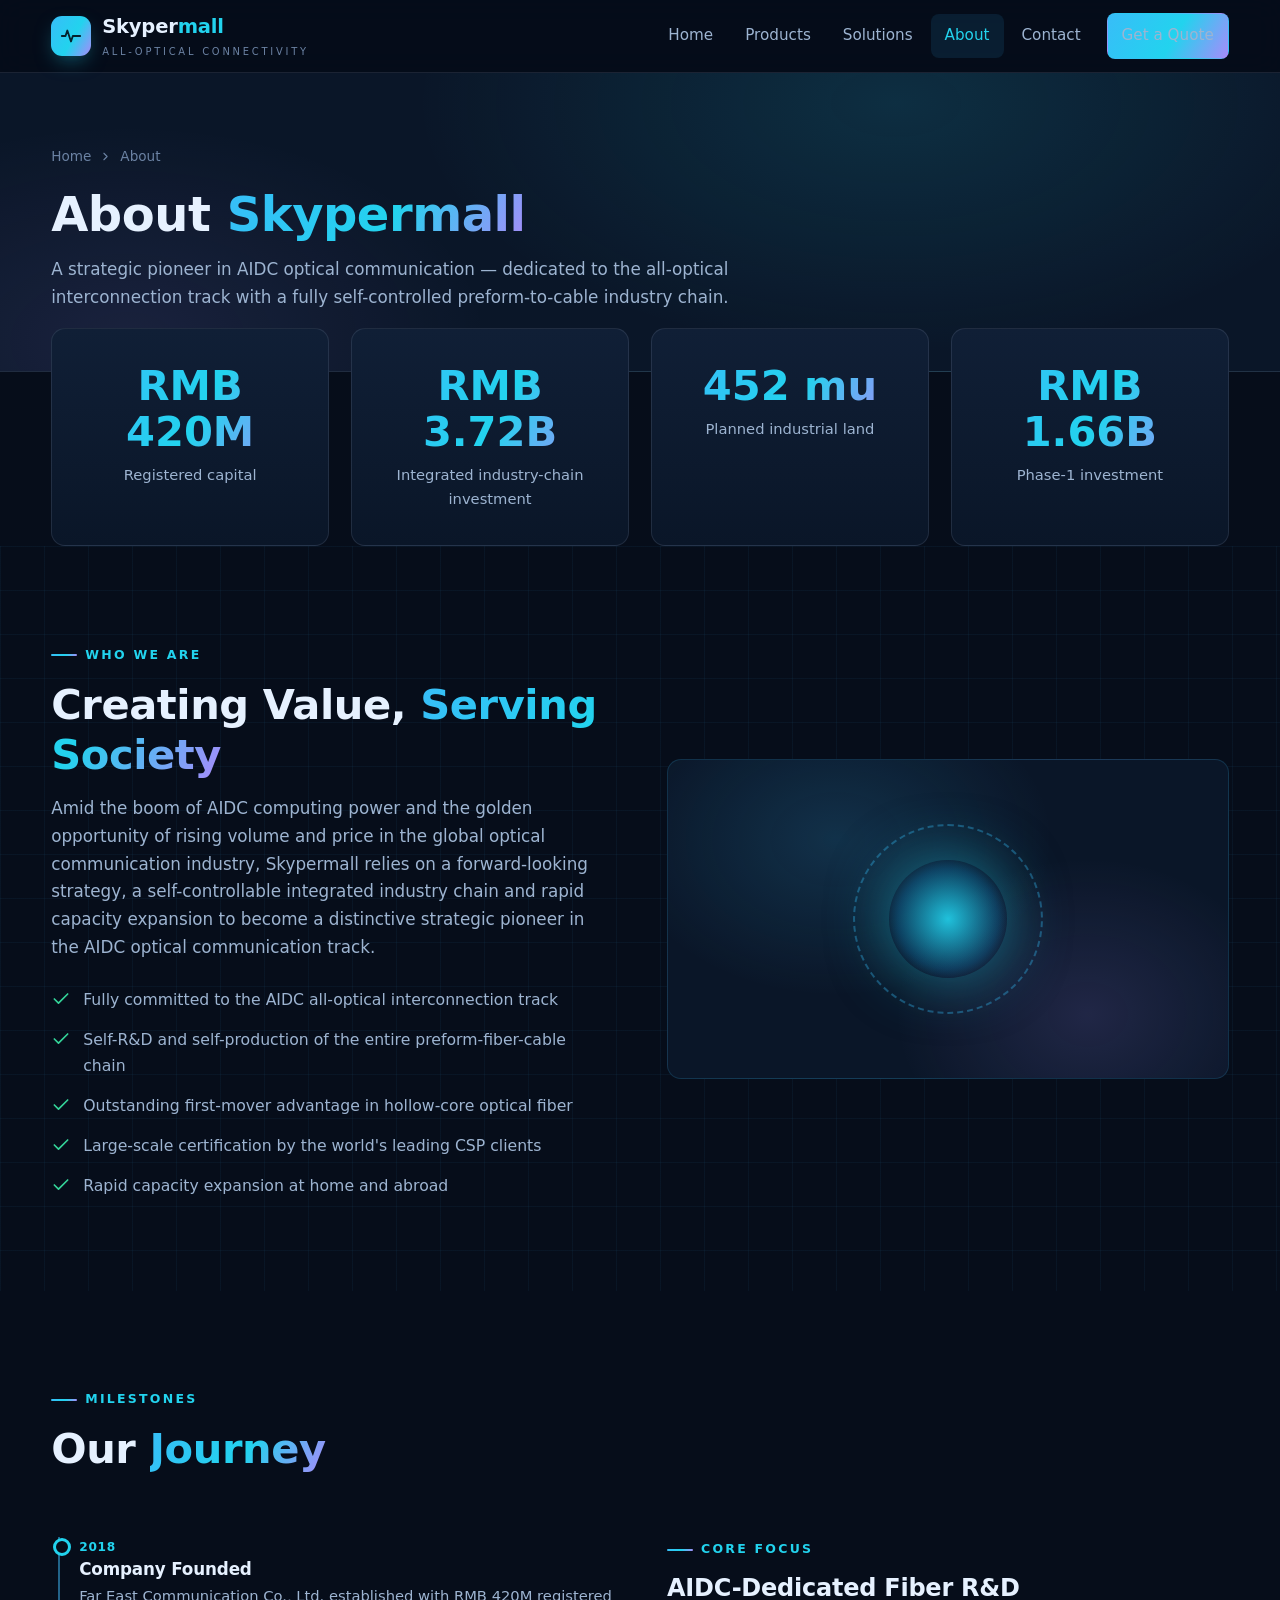
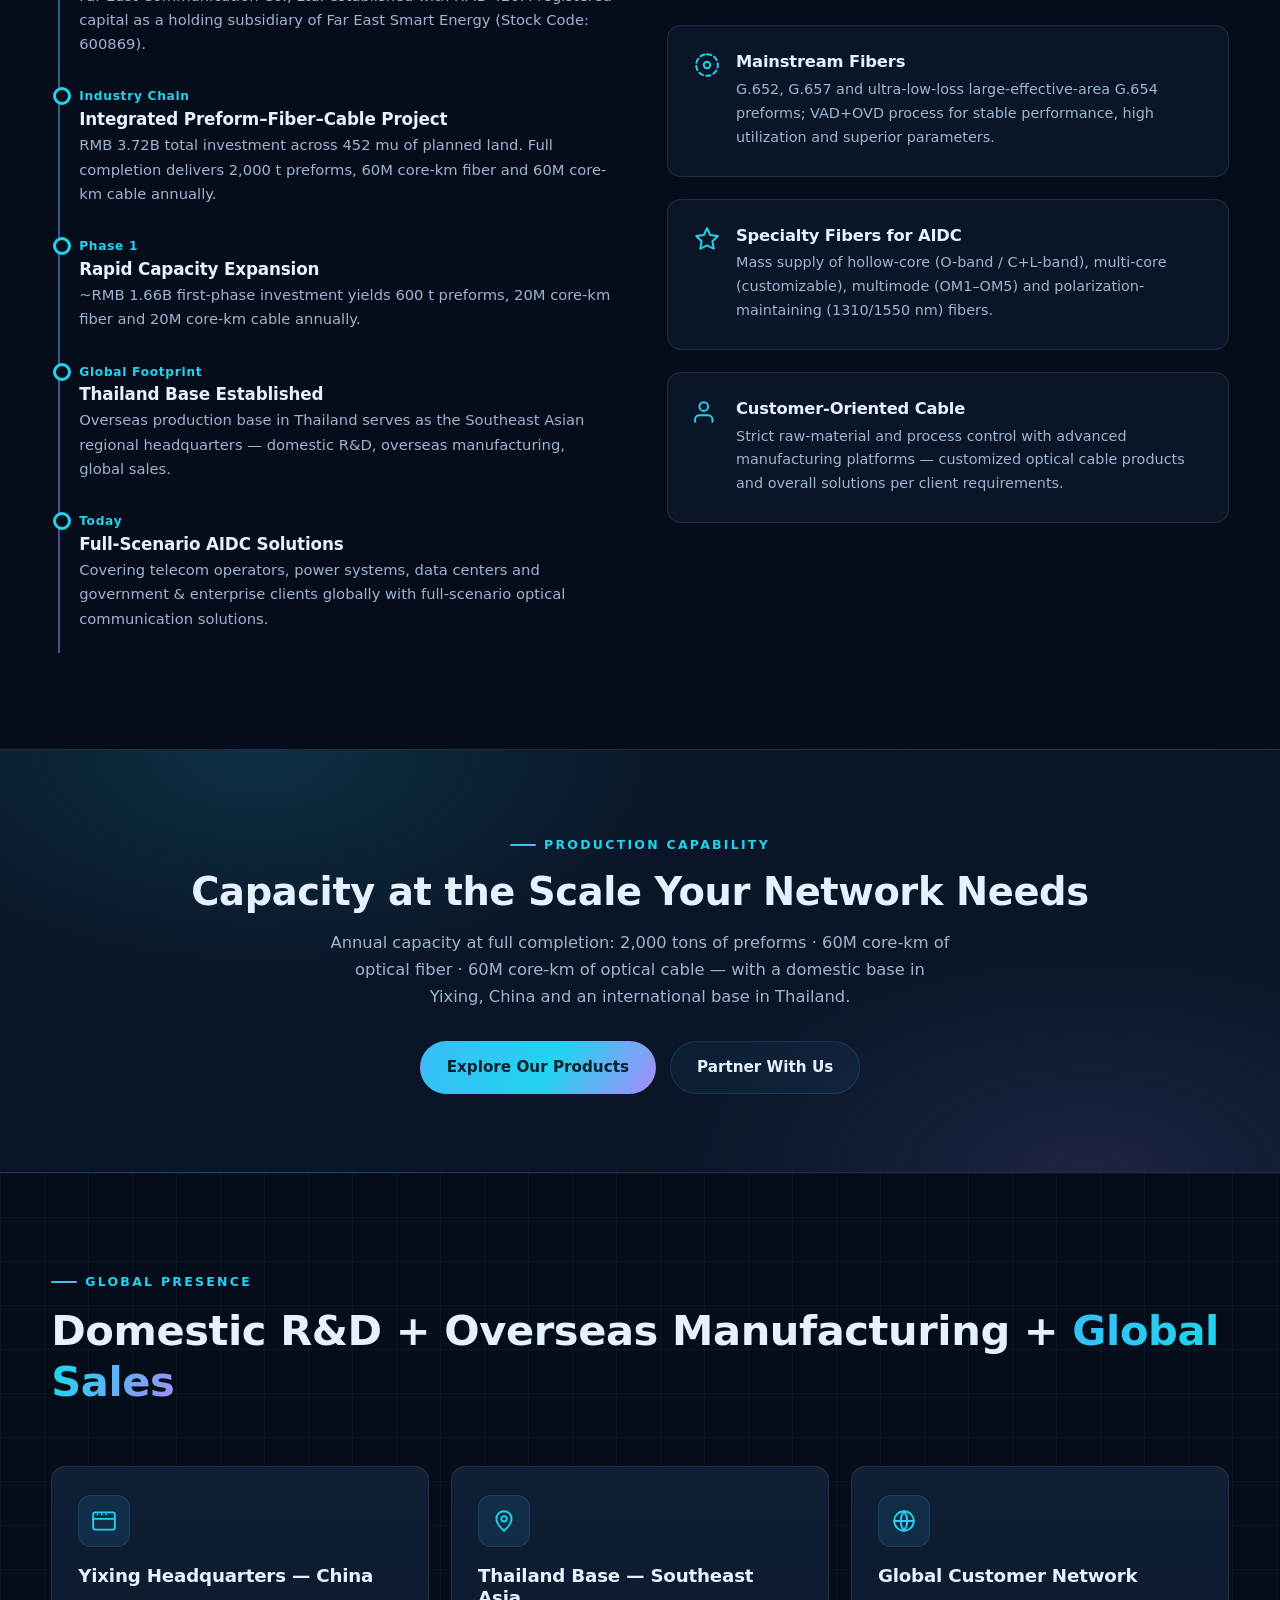
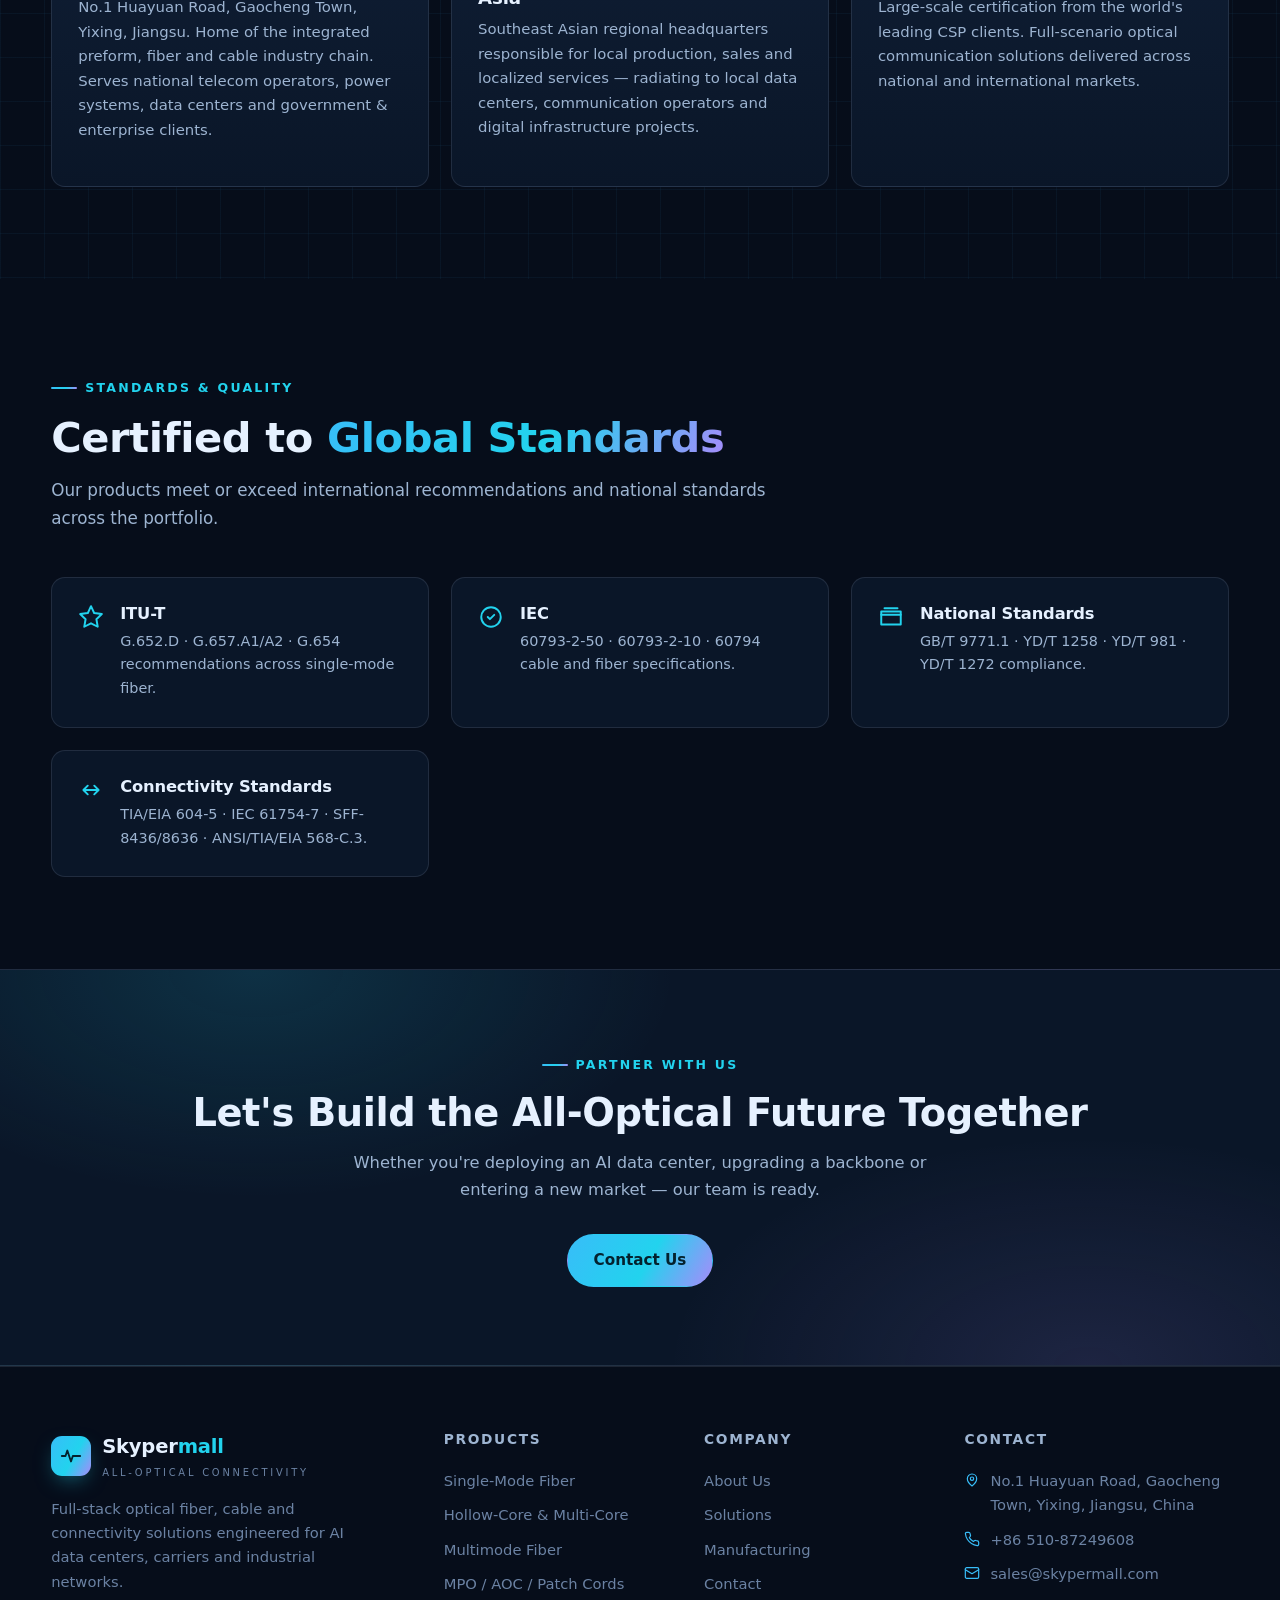
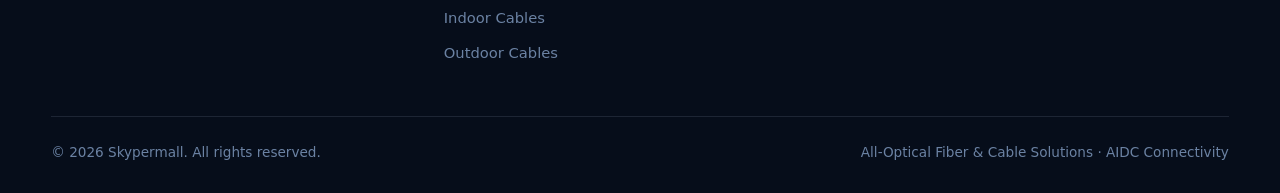
==== about.html @ 88f86af9 "Build Skypermall fiber optic sales website" ====
<!DOCTYPE html>
<html lang="en">
<head>
  <meta charset="UTF-8" />
  <meta name="viewport" content="width=device-width, initial-scale=1.0" />
  <title>About Us — Skypermall All-Optical Connectivity</title>
  <meta name="description" content="Skypermall delivers AIDC all-optical interconnection solutions backed by a self-controlled preform-fiber-cable industry chain with manufacturing bases in China and Thailand." />
  <link rel="stylesheet" href="css/style.css" />
  <link rel="icon" href="data:image/svg+xml,<svg xmlns='http://www.w3.org/2000/svg' viewBox='0 0 24 24'><circle cx='12' cy='12' r='9' fill='none' stroke='%2338bdf8' stroke-width='2'/><circle cx='12' cy='12' r='3' fill='%2322d3ee'/></svg>" />
</head>
<body>
  <header class="site-header">
    <div class="container nav">
      <a href="index.html" class="brand">
        <span class="brand-mark"><svg viewBox="0 0 24 24" fill="none" stroke="currentColor" stroke-width="2" stroke-linecap="round" stroke-linejoin="round"><path d="M2 12h4l2-6 4 12 2-6h8"/></svg></span>
        <span>
          <span class="brand-name">Skyper<span>mall</span></span>
          <span class="brand-tag">All-Optical Connectivity</span>
        </span>
      </a>
      <nav class="nav-links" id="nav-links">
        <a href="index.html">Home</a>
        <a href="products.html">Products</a>
        <a href="solutions.html">Solutions</a>
        <a href="about.html">About</a>
        <a href="contact.html">Contact</a>
        <span class="nav-cta"><a href="contact.html" class="btn btn-primary btn-sm">Get a Quote</a></span>
      </nav>
      <button class="nav-toggle" aria-label="Menu" aria-expanded="false">
        <svg viewBox="0 0 24 24" fill="none" stroke="currentColor" stroke-width="2" stroke-linecap="round"><use href="#icon-menu"/></svg>
      </button>
    </div>
  </header>

  <section class="page-hero">
    <div class="container">
      <nav class="breadcrumb">
        <a href="index.html">Home</a>
        <svg viewBox="0 0 24 24" fill="none" stroke="currentColor" stroke-width="2" stroke-linecap="round" stroke-linejoin="round"><path d="M9 6l6 6-6 6"/></svg>
        <span>About</span>
      </nav>
      <h1>About <span class="grad-text">Skypermall</span></h1>
      <p>A strategic pioneer in AIDC optical communication — dedicated to the all-optical interconnection track with a fully self-controlled preform-to-cable industry chain.</p>
    </div>
  </section>

  <section class="stats-band" style="margin-top:-44px;position:relative;z-index:2">
    <div class="container">
      <div class="stats-grid">
        <div class="stat-card reveal">
          <div class="num">RMB 420M</div>
          <div class="lbl">Registered capital</div>
        </div>
        <div class="stat-card reveal">
          <div class="num">RMB 3.72B</div>
          <div class="lbl">Integrated industry-chain investment</div>
        </div>
        <div class="stat-card reveal">
          <div class="num">452 mu</div>
          <div class="lbl">Planned industrial land</div>
        </div>
        <div class="stat-card reveal">
          <div class="num">RMB 1.66B</div>
          <div class="lbl">Phase-1 investment</div>
        </div>
      </div>
    </div>
  </section>

  <section class="bg-grid">
    <div class="container">
      <div class="split">
        <div>
          <span class="eyebrow">Who We Are</span>
          <h2 class="section-title">Creating Value, <span class="grad-text">Serving Society</span></h2>
          <p class="section-sub">Amid the boom of AIDC computing power and the golden opportunity of rising volume and price in the global optical communication industry, Skypermall relies on a forward-looking strategy, a self-controllable integrated industry chain and rapid capacity expansion to become a distinctive strategic pioneer in the AIDC optical communication track.</p>
          <ul class="checks">
            <li><svg viewBox="0 0 24 24" fill="none" stroke="currentColor" stroke-width="2" stroke-linecap="round" stroke-linejoin="round"><path d="M20 6L9 17l-5-5"/></svg>Fully committed to the AIDC all-optical interconnection track</li>
            <li><svg viewBox="0 0 24 24" fill="none" stroke="currentColor" stroke-width="2" stroke-linecap="round" stroke-linejoin="round"><path d="M20 6L9 17l-5-5"/></svg>Self-R&D and self-production of the entire preform-fiber-cable chain</li>
            <li><svg viewBox="0 0 24 24" fill="none" stroke="currentColor" stroke-width="2" stroke-linecap="round" stroke-linejoin="round"><path d="M20 6L9 17l-5-5"/></svg>Outstanding first-mover advantage in hollow-core optical fiber</li>
            <li><svg viewBox="0 0 24 24" fill="none" stroke="currentColor" stroke-width="2" stroke-linecap="round" stroke-linejoin="round"><path d="M20 6L9 17l-5-5"/></svg>Large-scale certification by the world's leading CSP clients</li>
            <li><svg viewBox="0 0 24 24" fill="none" stroke="currentColor" stroke-width="2" stroke-linecap="round" stroke-linejoin="round"><path d="M20 6L9 17l-5-5"/></svg>Rapid capacity expansion at home and abroad</li>
          </ul>
        </div>
        <div class="split-visual">
          <div class="ring"></div>
        </div>
      </div>
    </div>
  </section>

  <section>
    <div class="container">
      <div class="sec-head reveal">
        <div>
          <span class="eyebrow">Milestones</span>
          <h2 class="section-title">Our <span class="grad-text">Journey</span></h2>
        </div>
      </div>
      <div class="split" style="align-items:start">
        <div class="timeline reveal">
          <div class="tl-item">
            <span class="tag">2018</span>
            <h4>Company Founded</h4>
            <p>Far East Communication Co., Ltd. established with RMB 420M registered capital as a holding subsidiary of Far East Smart Energy (Stock Code: 600869).</p>
          </div>
          <div class="tl-item">
            <span class="tag">Industry Chain</span>
            <h4>Integrated Preform–Fiber–Cable Project</h4>
            <p>RMB 3.72B total investment across 452 mu of planned land. Full completion delivers 2,000 t preforms, 60M core-km fiber and 60M core-km cable annually.</p>
          </div>
          <div class="tl-item">
            <span class="tag">Phase 1</span>
            <h4>Rapid Capacity Expansion</h4>
            <p>~RMB 1.66B first-phase investment yields 600 t preforms, 20M core-km fiber and 20M core-km cable annually.</p>
          </div>
          <div class="tl-item">
            <span class="tag">Global Footprint</span>
            <h4>Thailand Base Established</h4>
            <p>Overseas production base in Thailand serves as the Southeast Asian regional headquarters — domestic R&D, overseas manufacturing, global sales.</p>
          </div>
          <div class="tl-item">
            <span class="tag">Today</span>
            <h4>Full-Scenario AIDC Solutions</h4>
            <p>Covering telecom operators, power systems, data centers and government & enterprise clients globally with full-scenario optical communication solutions.</p>
          </div>
        </div>
        <div>
          <div class="sec-head" style="margin-bottom:22px">
            <div>
              <span class="eyebrow">Core Focus</span>
              <h3 style="font-size:1.5rem">AIDC-Dedicated Fiber R&D</h3>
            </div>
          </div>
          <div class="features" style="grid-template-columns:1fr">
            <div class="feature reveal">
              <div class="ficon"><svg viewBox="0 0 24 24" fill="none" stroke="currentColor" stroke-width="1.8" stroke-linecap="round" stroke-linejoin="round"><circle cx="12" cy="12" r="3"/><path d="M12 2a10 10 0 010 20 10 10 0 010-20z" stroke-dasharray="4 3"/></svg></div>
              <div><h4>Mainstream Fibers</h4><p>G.652, G.657 and ultra-low-loss large-effective-area G.654 preforms; VAD+OVD process for stable performance, high utilization and superior parameters.</p></div>
            </div>
            <div class="feature reveal">
              <div class="ficon"><svg viewBox="0 0 24 24" fill="none" stroke="currentColor" stroke-width="1.8" stroke-linecap="round" stroke-linejoin="round"><path d="M12 2l2.9 6.3L22 9.3l-5 4.8 1.2 6.9L12 17.8 5.8 21l1.2-6.9-5-4.8 7.1-1z"/></svg></div>
              <div><h4>Specialty Fibers for AIDC</h4><p>Mass supply of hollow-core (O-band / C+L-band), multi-core (customizable), multimode (OM1–OM5) and polarization-maintaining (1310/1550 nm) fibers.</p></div>
            </div>
            <div class="feature reveal">
              <div class="ficon"><svg viewBox="0 0 24 24" fill="none" stroke="currentColor" stroke-width="1.8" stroke-linecap="round" stroke-linejoin="round"><path d="M17 21v-2a4 4 0 00-4-4H5a4 4 0 00-4 4v2"/><circle cx="9" cy="7" r="4"/></svg></div>
              <div><h4>Customer-Oriented Cable</h4><p>Strict raw-material and process control with advanced manufacturing platforms — customized optical cable products and overall solutions per client requirements.</p></div>
            </div>
          </div>
        </div>
      </div>
    </div>
  </section>

  <section class="cta-band" id="capability">
    <div class="container">
      <span class="eyebrow">Production Capability</span>
      <h2>Capacity at the Scale Your Network Needs</h2>
      <p>Annual capacity at full completion: 2,000 tons of preforms · 60M core-km of optical fiber · 60M core-km of optical cable — with a domestic base in Yixing, China and an international base in Thailand.</p>
      <div class="cta-actions">
        <a href="products.html" class="btn btn-primary">Explore Our Products</a>
        <a href="contact.html" class="btn btn-ghost">Partner With Us</a>
      </div>
    </div>
  </section>

  <section class="bg-grid">
    <div class="container">
      <div class="sec-head reveal">
        <div>
          <span class="eyebrow">Global Presence</span>
          <h2 class="section-title">Domestic R&D + Overseas Manufacturing + <span class="grad-text">Global Sales</span></h2>
        </div>
      </div>
      <div class="cards">
        <div class="card reveal">
          <div class="icon"><svg viewBox="0 0 24 24" fill="none" stroke="currentColor" stroke-width="1.7" stroke-linecap="round" stroke-linejoin="round"><rect x="2" y="4" width="20" height="16" rx="2"/><path d="M2 10h20M6 6h.01M10 6h.01M14 6h.01"/></svg></div>
          <h3>Yixing Headquarters — China</h3>
          <p class="desc">No.1 Huayuan Road, Gaocheng Town, Yixing, Jiangsu. Home of the integrated preform, fiber and cable industry chain. Serves national telecom operators, power systems, data centers and government & enterprise clients.</p>
        </div>
        <div class="card reveal">
          <div class="icon"><svg viewBox="0 0 24 24" fill="none" stroke="currentColor" stroke-width="1.7" stroke-linecap="round" stroke-linejoin="round"><path d="M12 21s-7-5.6-7-11a7 7 0 0114 0c0 5.4-7 11-7 11z"/><circle cx="12" cy="10" r="2.5"/></svg></div>
          <h3>Thailand Base — Southeast Asia</h3>
          <p class="desc">Southeast Asian regional headquarters responsible for local production, sales and localized services — radiating to local data centers, communication operators and digital infrastructure projects.</p>
        </div>
        <div class="card reveal">
          <div class="icon"><svg viewBox="0 0 24 24" fill="none" stroke="currentColor" stroke-width="1.7" stroke-linecap="round" stroke-linejoin="round"><circle cx="12" cy="12" r="9"/><path d="M3 12h18M12 3a15 15 0 010 18M12 3a15 15 0 000 18"/></svg></div>
          <h3>Global Customer Network</h3>
          <p class="desc">Large-scale certification from the world's leading CSP clients. Full-scenario optical communication solutions delivered across national and international markets.</p>
        </div>
      </div>
    </div>
  </section>

  <section>
    <div class="container">
      <div class="sec-head reveal">
        <div>
          <span class="eyebrow">Standards & Quality</span>
          <h2 class="section-title">Certified to <span class="grad-text">Global Standards</span></h2>
          <p class="section-sub">Our products meet or exceed international recommendations and national standards across the portfolio.</p>
        </div>
      </div>
      <div class="features">
        <div class="feature reveal">
          <div class="ficon"><svg viewBox="0 0 24 24" fill="none" stroke="currentColor" stroke-width="1.8" stroke-linecap="round" stroke-linejoin="round"><path d="M12 2l2.9 6.3L22 9.3l-5 4.8 1.2 6.9L12 17.8 5.8 21l1.2-6.9-5-4.8 7.1-1z"/></svg></div>
          <div><h4>ITU-T</h4><p>G.652.D · G.657.A1/A2 · G.654 recommendations across single-mode fiber.</p></div>
        </div>
        <div class="feature reveal">
          <div class="ficon"><svg viewBox="0 0 24 24" fill="none" stroke="currentColor" stroke-width="1.8" stroke-linecap="round" stroke-linejoin="round"><path d="M9 12l2 2 4-4"/><circle cx="12" cy="12" r="9"/></svg></div>
          <div><h4>IEC</h4><p>60793-2-50 · 60793-2-10 · 60794 cable and fiber specifications.</p></div>
        </div>
        <div class="feature reveal">
          <div class="ficon"><svg viewBox="0 0 24 24" fill="none" stroke="currentColor" stroke-width="1.8" stroke-linecap="round" stroke-linejoin="round"><path d="M3 7h18v12H3z"/><path d="M3 10h18M6 4h12"/></svg></div>
          <div><h4>National Standards</h4><p>GB/T 9771.1 · YD/T 1258 · YD/T 981 · YD/T 1272 compliance.</p></div>
        </div>
        <div class="feature reveal">
          <div class="ficon"><svg viewBox="0 0 24 24" fill="none" stroke="currentColor" stroke-width="1.8" stroke-linecap="round" stroke-linejoin="round"><path d="M6 12h12M9 8l-4 4 4 4M15 8l4 4-4 4"/></svg></div>
          <div><h4>Connectivity Standards</h4><p>TIA/EIA 604-5 · IEC 61754-7 · SFF-8436/8636 · ANSI/TIA/EIA 568-C.3.</p></div>
        </div>
      </div>
    </div>
  </section>

  <section class="cta-band">
    <div class="container">
      <span class="eyebrow">Partner With Us</span>
      <h2>Let's Build the All-Optical Future Together</h2>
      <p>Whether you're deploying an AI data center, upgrading a backbone or entering a new market — our team is ready.</p>
      <div class="cta-actions">
        <a href="contact.html" class="btn btn-primary">Contact Us</a>
      </div>
    </div>
  </section>

  <footer class="site-footer">
    <div class="container">
      <div class="footer-grid">
        <div class="footer-brand">
          <a href="index.html" class="brand">
            <span class="brand-mark"><svg viewBox="0 0 24 24" fill="none" stroke="currentColor" stroke-width="2" stroke-linecap="round" stroke-linejoin="round"><path d="M2 12h4l2-6 4 12 2-6h8"/></svg></span>
            <span>
              <span class="brand-name">Skyper<span>mall</span></span>
              <span class="brand-tag">All-Optical Connectivity</span>
            </span>
          </a>
          <p>Full-stack optical fiber, cable and connectivity solutions engineered for AI data centers, carriers and industrial networks.</p>
        </div>
        <div class="footer-col">
          <h4>Products</h4>
          <a href="products.html#single-mode">Single-Mode Fiber</a>
          <a href="products.html#specialty">Hollow-Core & Multi-Core</a>
          <a href="products.html#multimode">Multimode Fiber</a>
          <a href="products.html#passive">MPO / AOC / Patch Cords</a>
          <a href="products.html#indoor-cable">Indoor Cables</a>
          <a href="products.html#outdoor-cable">Outdoor Cables</a>
        </div>
        <div class="footer-col">
          <h4>Company</h4>
          <a href="about.html">About Us</a>
          <a href="solutions.html">Solutions</a>
          <a href="about.html#capability">Manufacturing</a>
          <a href="contact.html">Contact</a>
        </div>
        <div class="footer-col">
          <h4>Contact</h4>
          <ul class="footer-contact">
            <li><svg viewBox="0 0 24 24" fill="none" stroke="currentColor" stroke-width="1.8" stroke-linecap="round" stroke-linejoin="round"><path d="M12 21s-7-5.6-7-11a7 7 0 0114 0c0 5.4-7 11-7 11z"/><circle cx="12" cy="10" r="2.5"/></svg><span>No.1 Huayuan Road, Gaocheng Town, Yixing, Jiangsu, China</span></li>
            <li><svg viewBox="0 0 24 24" fill="none" stroke="currentColor" stroke-width="1.8" stroke-linecap="round" stroke-linejoin="round"><path d="M22 16.9v3a2 2 0 01-2.2 2 19.8 19.8 0 01-8.6-3.1 19.5 19.5 0 01-6-6A19.8 19.8 0 012.1 4.2 2 2 0 014.1 2h3a2 2 0 012 1.7c.1.9.3 1.8.6 2.7a2 2 0 01-.5 2.1L8 9.9a16 16 0 006 6l1.4-1.2a2 2 0 012.1-.5c.9.3 1.8.5 2.7.6a2 2 0 011.7 2z"/></svg><span>+86 510-87249608</span></li>
            <li><svg viewBox="0 0 24 24" fill="none" stroke="currentColor" stroke-width="1.8" stroke-linecap="round" stroke-linejoin="round"><rect x="2" y="4" width="20" height="16" rx="2"/><path d="M22 7l-10 6L2 7"/></svg><span>sales@skypermall.com</span></li>
          </ul>
        </div>
      </div>
      <div class="footer-bottom">
        <span>&copy; <span class="footer-year">2026</span> Skypermall. All rights reserved.</span>
        <span>All-Optical Fiber & Cable Solutions · AIDC Connectivity</span>
      </div>
    </div>
  </footer>

  <button class="back-to-top" aria-label="Back to top">
    <svg viewBox="0 0 24 24" fill="none" stroke="currentColor" stroke-width="2" stroke-linecap="round" stroke-linejoin="round"><path d="M12 19V5M5 12l7-7 7 7"/></svg>
  </button>

  <svg width="0" height="0" style="position:absolute" aria-hidden="true">
    <defs>
      <symbol id="icon-menu" viewBox="0 0 24 24"><path d="M3 6h18M3 12h18M3 18h18"/></symbol>
      <symbol id="icon-close" viewBox="0 0 24 24"><path d="M18 6L6 18M6 6l12 12"/></symbol>
    </defs>
  </svg>

  <script src="js/main.js"></script>
</body>
</html>
---- css/style.css ----
:root {
  --bg: #060d1a;
  --bg-2: #0a1628;
  --bg-3: #0e1f38;
  --surface: #101f36;
  --surface-2: #16294a;
  --border: rgba(56, 189, 248, 0.16);
  --border-soft: rgba(148, 163, 184, 0.16);
  --primary: #38bdf8;
  --primary-strong: #0ea5e9;
  --accent: #22d3ee;
  --accent-2: #a78bfa;
  --gradient: linear-gradient(120deg, #38bdf8 0%, #22d3ee 55%, #a78bfa 100%);
  --text: #e6f1ff;
  --text-muted: #9db4d1;
  --text-dim: #6b82a3;
  --ok: #34d399;
  --warn: #fbbf24;
  --radius: 14px;
  --radius-sm: 9px;
  --shadow: 0 18px 50px -18px rgba(2, 12, 27, 0.9);
  --glow: 0 0 0 1px rgba(56, 189, 248, 0.28), 0 20px 60px -20px rgba(34, 211, 238, 0.35);
  --nav-h: 72px;
  --font: "Segoe UI", "Inter", "PingFang SC", "Microsoft YaHei", system-ui, -apple-system, sans-serif;
}

* { margin: 0; padding: 0; box-sizing: border-box; }

html { scroll-behavior: smooth; }

body {
  font-family: var(--font);
  background: var(--bg);
  color: var(--text);
  line-height: 1.65;
  font-size: 16px;
  -webkit-font-smoothing: antialiased;
  overflow-x: hidden;
}

a { color: var(--primary); text-decoration: none; transition: color 0.2s ease; }
a:hover { color: var(--accent); }

img, svg { max-width: 100%; display: block; }

ul { list-style: none; }

.container { width: min(1180px, 92%); margin: 0 auto; }

section { position: relative; padding: 92px 0; }

.bg-grid {
  background-image:
    linear-gradient(rgba(56, 189, 248, 0.05) 1px, transparent 1px),
    linear-gradient(90deg, rgba(56, 189, 248, 0.05) 1px, transparent 1px);
  background-size: 44px 44px;
}

/* ---------- Typography ---------- */
h1, h2, h3, h4 { line-height: 1.22; font-weight: 700; letter-spacing: -0.01em; }

.eyebrow {
  display: inline-flex;
  align-items: center;
  gap: 8px;
  font-size: 12.5px;
  font-weight: 700;
  letter-spacing: 0.18em;
  text-transform: uppercase;
  color: var(--accent);
  margin-bottom: 14px;
}
.eyebrow::before {
  content: "";
  width: 26px; height: 2px;
  background: var(--gradient);
  border-radius: 2px;
}

.section-title { font-size: clamp(1.8rem, 4vw, 2.6rem); margin-bottom: 14px; }
.section-sub { color: var(--text-muted); max-width: 720px; font-size: 1.05rem; }
.center { text-align: center; }
.center .section-sub { margin-left: auto; margin-right: auto; }

.grad-text {
  background: var(--gradient);
  -webkit-background-clip: text;
  background-clip: text;
  -webkit-text-fill-color: transparent;
  color: transparent;
}

/* ---------- Buttons ---------- */
.btn {
  display: inline-flex;
  align-items: center;
  justify-content: center;
  gap: 9px;
  padding: 13px 26px;
  border-radius: 999px;
  font-weight: 600;
  font-size: 0.95rem;
  border: 1px solid transparent;
  cursor: pointer;
  transition: all 0.22s ease;
  white-space: nowrap;
}
.btn svg { width: 17px; height: 17px; }
.btn-primary {
  background: var(--gradient);
  color: #04222e;
}
.btn-primary:hover {
  transform: translateY(-2px);
  box-shadow: 0 14px 34px -10px rgba(34, 211, 238, 0.55);
  color: #04222e;
}
.btn-ghost {
  background: rgba(56, 189, 248, 0.06);
  border-color: var(--border);
  color: var(--text);
}
.btn-ghost:hover {
  border-color: var(--primary);
  background: rgba(56, 189, 248, 0.12);
  transform: translateY(-2px);
  color: var(--text);
}
.btn-sm { padding: 9px 18px; font-size: 0.87rem; }

/* ---------- Header ---------- */
.site-header {
  position: sticky;
  top: 0;
  z-index: 100;
  backdrop-filter: blur(14px);
  -webkit-backdrop-filter: blur(14px);
  background: rgba(6, 13, 26, 0.82);
  border-bottom: 1px solid var(--border-soft);
}
.nav {
  height: var(--nav-h);
  display: flex;
  align-items: center;
  justify-content: space-between;
  gap: 24px;
}
.brand { display: flex; align-items: center; gap: 11px; color: var(--text); }
.brand:hover { color: var(--text); }
.brand-mark {
  width: 40px; height: 40px;
  border-radius: 11px;
  background: var(--gradient);
  display: grid;
  place-items: center;
  box-shadow: 0 8px 22px -8px rgba(34, 211, 238, 0.6);
}
.brand-mark svg { width: 22px; height: 22px; color: #04222e; }
.brand-name { font-weight: 800; font-size: 1.22rem; letter-spacing: -0.01em; }
.brand-name span { color: var(--accent); }
.brand-tag { display: block; font-size: 0.62rem; color: var(--text-dim); letter-spacing: 0.28em; text-transform: uppercase; margin-top: 1px; }

.nav-links { display: flex; align-items: center; gap: 4px; }
.nav-links a {
  color: var(--text-muted);
  font-weight: 500;
  font-size: 0.95rem;
  padding: 9px 14px;
  border-radius: 8px;
  transition: all 0.2s ease;
}
.nav-links a:hover { color: var(--text); background: rgba(56, 189, 248, 0.08); }
.nav-links a.active { color: var(--accent); background: rgba(56, 189, 248, 0.1); }

.nav-cta { margin-left: 8px; }

.nav-toggle {
  display: none;
  width: 44px; height: 44px;
  border-radius: 10px;
  background: rgba(56, 189, 248, 0.08);
  border: 1px solid var(--border);
  cursor: pointer;
  place-items: center;
}
.nav-toggle svg { width: 22px; height: 22px; color: var(--text); }

@media (max-width: 900px) {
  .nav-toggle { display: grid; }
  .nav-links {
    position: fixed;
    inset: var(--nav-h) 0 auto 0;
    flex-direction: column;
    align-items: stretch;
    gap: 4px;
    background: rgba(6, 13, 26, 0.98);
    border-bottom: 1px solid var(--border-soft);
    padding: 18px 6%;
    transform: translateY(-110%);
    opacity: 0;
    pointer-events: none;
    transition: all 0.3s ease;
  }
  .nav-links.open {
    transform: translateY(0);
    opacity: 1;
    pointer-events: auto;
  }
  .nav-links a { padding: 13px 14px; font-size: 1rem; }
  .nav-cta { margin: 10px 0 0 0; }
  .nav-cta .btn { width: 100%; }
}

/* ---------- Hero ---------- */
.hero {
  min-height: 88vh;
  display: flex;
  align-items: center;
  overflow: hidden;
  padding: 90px 0;
}
.hero::before {
  content: "";
  position: absolute;
  inset: 0;
  background:
    radial-gradient(900px 500px at 78% 18%, rgba(34, 211, 238, 0.16), transparent 60%),
    radial-gradient(800px 520px at 12% 88%, rgba(167, 139, 250, 0.12), transparent 60%),
    radial-gradient(600px 400px at 45% 45%, rgba(14, 165, 233, 0.1), transparent 60%);
  pointer-events: none;
}
.hero-inner {
  display: grid;
  grid-template-columns: 1.15fr 0.85fr;
  gap: 48px;
  align-items: center;
  position: relative;
}
.hero h1 {
  font-size: clamp(2.3rem, 5vw, 3.6rem);
  margin-bottom: 20px;
}
.hero p { color: var(--text-muted); font-size: 1.1rem; max-width: 560px; margin-bottom: 30px; }
.hero-actions { display: flex; gap: 14px; flex-wrap: wrap; }
.hero-meta { display: flex; gap: 28px; flex-wrap: wrap; margin-top: 42px; }
.hero-meta .stat-label { font-size: 0.78rem; color: var(--text-dim); letter-spacing: 0.06em; }
.hero-meta .stat-num { font-size: 1.15rem; font-weight: 700; color: var(--accent); }

.hero-visual { position: relative; }
.fiber-wrap {
  position: relative;
  aspect-ratio: 1 / 0.86;
  border-radius: var(--radius);
  overflow: hidden;
  border: 1px solid var(--border);
  background:
    radial-gradient(400px 300px at 30% 20%, rgba(56, 189, 248, 0.18), transparent 60%),
    radial-gradient(360px 300px at 75% 80%, rgba(167, 139, 250, 0.14), transparent 60%),
    var(--bg-2);
}
.fiber-lines { position: absolute; inset: 0; }
.fiber-lines span {
  position: absolute;
  height: 2px;
  background: linear-gradient(90deg, transparent, var(--primary), var(--accent), transparent);
  opacity: 0.9;
  border-radius: 2px;
  filter: drop-shadow(0 0 8px rgba(56, 189, 248, 0.8));
  animation: streak 7s linear infinite;
}
.fiber-lines span:nth-child(1) { top: 18%; left: -20%; width: 55%; animation-delay: 0s; }
.fiber-lines span:nth-child(2) { top: 34%; left: -30%; width: 62%; animation-delay: 1.4s; opacity: 0.7; }
.fiber-lines span:nth-child(3) { top: 52%; left: -15%; width: 48%; animation-delay: 2.6s; }
.fiber-lines span:nth-child(4) { top: 68%; left: -25%; width: 58%; animation-delay: 0.8s; opacity: 0.75; }
.fiber-lines span:nth-child(5) { top: 84%; left: -35%; width: 66%; animation-delay: 3.4s; }
@keyframes streak {
  0% { transform: translateX(0); opacity: 0; }
  12% { opacity: 1; }
  88% { opacity: 1; }
  100% { transform: translateX(240%); opacity: 0; }
}
.fiber-core {
  position: absolute;
  top: 50%; left: 50%;
  transform: translate(-50%, -50%);
  width: 34%; aspect-ratio: 1;
  border-radius: 50%;
  background: radial-gradient(circle at 35% 30%, rgba(34, 211, 238, 0.95), rgba(14, 165, 233, 0.55) 45%, rgba(6, 13, 26, 0.15) 75%);
  box-shadow: 0 0 80px rgba(34, 211, 238, 0.45);
  display: grid;
  place-items: center;
}
.fiber-core svg { width: 42%; height: 42%; color: #04222e; }
.fiber-badge {
  position: absolute;
  left: 50%;
  transform: translateX(-50%);
  bottom: 20px;
  width: 86%;
  padding: 13px 18px;
  border-radius: 12px;
  background: rgba(8, 18, 36, 0.85);
  border: 1px solid var(--border);
  backdrop-filter: blur(8px);
  display: flex;
  justify-content: space-between;
  align-items: center;
  font-size: 0.82rem;
  color: var(--text-muted);
}
.fiber-badge b { color: var(--accent); font-weight: 700; }

@media (max-width: 900px) {
  .hero-inner { grid-template-columns: 1fr; }
  .hero-visual { max-width: 460px; margin: 0 auto; }
}

/* ---------- Marquee ---------- */
.marquee {
  border-top: 1px solid var(--border-soft);
  border-bottom: 1px solid var(--border-soft);
  background: var(--bg-2);
  overflow: hidden;
  padding: 16px 0;
  position: relative;
}
.marquee-track {
  display: flex;
  gap: 56px;
  width: max-content;
  animation: scroll-x 30s linear infinite;
}
.marquee:hover .marquee-track { animation-play-state: paused; }
.marquee-track span {
  display: flex;
  align-items: center;
  gap: 10px;
  color: var(--text-dim);
  font-weight: 600;
  font-size: 0.92rem;
  letter-spacing: 0.05em;
  white-space: nowrap;
}
.marquee-track span::before { content: "◆"; color: var(--primary); font-size: 0.55rem; }
@keyframes scroll-x {
  0% { transform: translateX(0); }
  100% { transform: translateX(-50%); }
}

/* ---------- Stats band ---------- */
.stats-band { padding: 0; }
.stats-grid {
  display: grid;
  grid-template-columns: repeat(4, 1fr);
  gap: 22px;
}
.stat-card {
  padding: 34px 26px;
  border-radius: var(--radius);
  border: 1px solid var(--border-soft);
  background: linear-gradient(180deg, var(--surface), var(--bg-2));
  text-align: center;
  transition: transform 0.25s ease, border-color 0.25s ease;
}
.stat-card:hover { transform: translateY(-5px); border-color: var(--primary); }
.stat-card .num {
  font-size: clamp(1.9rem, 3.6vw, 2.6rem);
  font-weight: 800;
  background: var(--gradient);
  -webkit-background-clip: text;
  background-clip: text;
  -webkit-text-fill-color: transparent;
  line-height: 1.1;
}
.stat-card .lbl { color: var(--text-muted); font-size: 0.92rem; margin-top: 8px; }
@media (max-width: 860px) { .stats-grid { grid-template-columns: repeat(2, 1fr); } }
@media (max-width: 520px) { .stats-grid { grid-template-columns: 1fr; } }

/* ---------- Section headers ---------- */
.sec-head { display: flex; align-items: flex-end; justify-content: space-between; gap: 24px; margin-bottom: 44px; flex-wrap: wrap; }
.sec-head .section-sub { margin: 0; }

/* ---------- Product cards ---------- */
.cards { display: grid; grid-template-columns: repeat(3, 1fr); gap: 22px; }
.card {
  position: relative;
  display: flex;
  flex-direction: column;
  padding: 28px 26px;
  border-radius: var(--radius);
  border: 1px solid var(--border-soft);
  background: linear-gradient(180deg, var(--surface), var(--bg-2));
  transition: transform 0.25s ease, border-color 0.25s ease, box-shadow 0.25s ease;
  overflow: hidden;
}
.card:hover {
  transform: translateY(-6px);
  border-color: var(--primary);
  box-shadow: var(--glow);
}
.card::after {
  content: "";
  position: absolute;
  top: 0; left: 0; right: 0;
  height: 3px;
  background: var(--gradient);
  opacity: 0;
  transition: opacity 0.25s ease;
}
.card:hover::after { opacity: 1; }
.card .icon {
  width: 52px; height: 52px;
  border-radius: 13px;
  display: grid;
  place-items: center;
  background: rgba(56, 189, 248, 0.1);
  border: 1px solid var(--border);
  margin-bottom: 18px;
}
.card .icon svg { width: 26px; height: 26px; color: var(--accent); }
.card h3 { font-size: 1.14rem; margin-bottom: 8px; }
.card h3 a { color: var(--text); }
.card h3 a:hover { color: var(--accent); }
.card .desc { color: var(--text-muted); font-size: 0.93rem; flex: 1; margin-bottom: 16px; }
.card .meta {
  display: flex;
  flex-wrap: wrap;
  gap: 8px;
  margin-bottom: 16px;
}
.card .meta span {
  font-size: 0.74rem;
  color: var(--accent);
  background: rgba(34, 211, 238, 0.08);
  border: 1px solid var(--border);
  padding: 3px 10px;
  border-radius: 999px;
  font-weight: 600;
}
.card .more {
  display: inline-flex;
  align-items: center;
  gap: 6px;
  font-size: 0.9rem;
  font-weight: 600;
  color: var(--primary);
}
.card .more svg { width: 15px; height: 15px; transition: transform 0.2s ease; }
.card:hover .more svg { transform: translateX(4px); }

@media (max-width: 980px) { .cards { grid-template-columns: repeat(2, 1fr); } }
@media (max-width: 640px) { .cards { grid-template-columns: 1fr; } }

/* ---------- Feature list ---------- */
.features { display: grid; grid-template-columns: repeat(3, 1fr); gap: 22px; }
.feature {
  padding: 26px;
  border-radius: var(--radius);
  border: 1px solid var(--border-soft);
  background: rgba(16, 31, 54, 0.55);
  display: flex;
  gap: 16px;
  transition: border-color 0.25s ease, transform 0.25s ease;
}
.feature:hover { border-color: var(--primary); transform: translateY(-4px); }
.feature .ficon { flex: 0 0 auto; }
.feature .ficon svg { width: 26px; height: 26px; color: var(--accent); }
.feature h4 { font-size: 1.02rem; margin-bottom: 6px; }
.feature p { color: var(--text-muted); font-size: 0.9rem; }
@media (max-width: 900px) { .features { grid-template-columns: repeat(2, 1fr); } }
@media (max-width: 600px) { .features { grid-template-columns: 1fr; } }

/* ---------- Split feature ---------- */
.split { display: grid; grid-template-columns: 1fr 1fr; gap: 54px; align-items: center; }
.split .section-sub { margin: 0; }
.split-visual {
  border-radius: var(--radius);
  border: 1px solid var(--border);
  background:
    radial-gradient(360px 260px at 30% 25%, rgba(56, 189, 248, 0.16), transparent 60%),
    radial-gradient(320px 260px at 75% 80%, rgba(167, 139, 250, 0.14), transparent 60%),
    var(--bg-2);
  padding: 36px;
  min-height: 320px;
  display: grid;
  place-content: center;
  position: relative;
  overflow: hidden;
}
.split-visual .ring {
  width: 190px; height: 190px;
  border-radius: 50%;
  border: 2px dashed rgba(56, 189, 248, 0.35);
  display: grid;
  place-items: center;
  animation: spin 30s linear infinite;
}
.split-visual .ring::after {
  content: "";
  width: 118px; height: 118px;
  border-radius: 50%;
  background: radial-gradient(circle, rgba(34, 211, 238, 0.9), rgba(14, 165, 233, 0.25) 60%, transparent 75%);
  box-shadow: 0 0 60px rgba(34, 211, 238, 0.5);
}
@keyframes spin { to { transform: rotate(360deg); } }

.checks { margin-top: 26px; display: grid; gap: 14px; }
.checks li { display: flex; gap: 12px; align-items: flex-start; color: var(--text-muted); font-size: 0.98rem; }
.checks svg { width: 20px; height: 20px; flex: 0 0 auto; color: var(--ok); margin-top: 2px; }

@media (max-width: 900px) { .split { grid-template-columns: 1fr; gap: 36px; } }

/* ---------- Steps ---------- */
.steps { display: grid; grid-template-columns: repeat(3, 1fr); gap: 22px; counter-reset: step; }
.step {
  position: relative;
  padding: 30px 26px;
  border-radius: var(--radius);
  border: 1px solid var(--border-soft);
  background: linear-gradient(180deg, var(--surface), var(--bg-2));
}
.step::before {
  counter-increment: step;
  content: "0" counter(step);
  position: absolute;
  top: 18px; right: 22px;
  font-size: 2.4rem;
  font-weight: 800;
  color: rgba(56, 189, 248, 0.14);
  line-height: 1;
}
.step h3 { font-size: 1.08rem; margin-bottom: 8px; }
.step p { color: var(--text-muted); font-size: 0.92rem; }
@media (max-width: 900px) { .steps { grid-template-columns: 1fr; } }

/* ---------- Table ---------- */
.table-wrap {
  border-radius: var(--radius);
  border: 1px solid var(--border-soft);
  overflow-x: auto;
  background: var(--bg-2);
}
table { width: 100%; border-collapse: collapse; font-size: 0.9rem; min-width: 640px; }
thead th {
  text-align: left;
  padding: 14px 18px;
  font-size: 0.76rem;
  letter-spacing: 0.1em;
  text-transform: uppercase;
  color: var(--text-dim);
  border-bottom: 1px solid var(--border-soft);
  background: rgba(56, 189, 248, 0.04);
  white-space: nowrap;
}
tbody td {
  padding: 13px 18px;
  border-bottom: 1px solid rgba(148, 163, 184, 0.1);
  color: var(--text-muted);
  vertical-align: top;
}
tbody tr:last-child td { border-bottom: 0; }
tbody tr:hover td { background: rgba(56, 189, 248, 0.03); }
tbody td strong, tbody td b { color: var(--text); font-weight: 600; }
tbody td:first-child { color: var(--text); font-weight: 600; }

/* ---------- Tabs ---------- */
.tabs { display: flex; gap: 8px; flex-wrap: wrap; margin-bottom: 26px; }
.tab-btn {
  padding: 9px 18px;
  border-radius: 999px;
  border: 1px solid var(--border-soft);
  background: rgba(16, 31, 54, 0.5);
  color: var(--text-muted);
  font-weight: 600;
  font-size: 0.88rem;
  cursor: pointer;
  transition: all 0.2s ease;
}
.tab-btn:hover { border-color: var(--primary); color: var(--text); }
.tab-btn.active {
  background: var(--gradient);
  color: #04222e;
  border-color: transparent;
}
.tab-panel { display: none; }
.tab-panel.active { display: block; animation: fadeUp 0.4s ease; }

@keyframes fadeUp {
  from { opacity: 0; transform: translateY(12px); }
  to { opacity: 1; transform: translateY(0); }
}

/* ---------- Accordion ---------- */
.acc-item {
  border: 1px solid var(--border-soft);
  border-radius: var(--radius-sm);
  margin-bottom: 12px;
  background: rgba(16, 31, 54, 0.5);
  overflow: hidden;
}
.acc-head {
  width: 100%;
  display: flex;
  align-items: center;
  justify-content: space-between;
  gap: 16px;
  padding: 17px 20px;
  background: none;
  border: 0;
  color: var(--text);
  font-size: 1rem;
  font-weight: 600;
  text-align: left;
  cursor: pointer;
  font-family: inherit;
  transition: color 0.2s ease;
}
.acc-head:hover { color: var(--accent); }
.acc-head svg { width: 18px; height: 18px; color: var(--accent); flex: 0 0 auto; transition: transform 0.25s ease; }
.acc-item.open .acc-head svg { transform: rotate(45deg); }
.acc-body { display: none; padding: 0 20px 20px; color: var(--text-muted); font-size: 0.95rem; }
.acc-item.open .acc-body { display: block; animation: fadeUp 0.3s ease; }

/* ---------- CTA band ---------- */
.cta-band {
  border-top: 1px solid var(--border-soft);
  border-bottom: 1px solid var(--border-soft);
  background:
    radial-gradient(700px 380px at 20% 0%, rgba(34, 211, 238, 0.14), transparent 60%),
    radial-gradient(700px 380px at 85% 100%, rgba(167, 139, 250, 0.12), transparent 60%),
    var(--bg-2);
  text-align: center;
  padding: 78px 0;
}
.cta-band h2 { font-size: clamp(1.7rem, 4vw, 2.4rem); margin-bottom: 14px; }
.cta-band p { color: var(--text-muted); max-width: 620px; margin: 0 auto 30px; font-size: 1.02rem; }
.cta-actions { display: flex; gap: 14px; justify-content: center; flex-wrap: wrap; }

/* ---------- Footer ---------- */
.site-footer {
  border-top: 1px solid var(--border-soft);
  background: var(--bg);
  padding: 64px 0 30px;
}
.footer-grid { display: grid; grid-template-columns: 1.6fr 1fr 1fr 1.2fr; gap: 40px; margin-bottom: 46px; }
.footer-brand .brand { margin-bottom: 16px; }
.footer-brand p { color: var(--text-dim); font-size: 0.92rem; max-width: 320px; }
.footer-col h4 { font-size: 0.86rem; letter-spacing: 0.12em; text-transform: uppercase; color: var(--text-muted); margin-bottom: 16px; }
.footer-col a { display: block; color: var(--text-dim); font-size: 0.92rem; padding: 5px 0; }
.footer-col a:hover { color: var(--accent); }
.footer-contact li { display: flex; gap: 10px; color: var(--text-dim); font-size: 0.92rem; padding: 5px 0; align-items: flex-start; }
.footer-contact svg { width: 16px; height: 16px; color: var(--primary); flex: 0 0 auto; margin-top: 3px; }
.footer-bottom {
  border-top: 1px solid var(--border-soft);
  padding-top: 24px;
  display: flex;
  justify-content: space-between;
  gap: 14px;
  flex-wrap: wrap;
  color: var(--text-dim);
  font-size: 0.85rem;
}
@media (max-width: 900px) { .footer-grid { grid-template-columns: 1fr 1fr; } }
@media (max-width: 560px) { .footer-grid { grid-template-columns: 1fr; } }

/* ---------- Page hero (inner pages) ---------- */
.page-hero {
  padding: 72px 0 60px;
  border-bottom: 1px solid var(--border-soft);
  background:
    radial-gradient(800px 420px at 70% 10%, rgba(34, 211, 238, 0.13), transparent 60%),
    radial-gradient(600px 360px at 10% 90%, rgba(167, 139, 250, 0.1), transparent 60%),
    var(--bg-2);
}
.page-hero h1 { font-size: clamp(2rem, 4.5vw, 3rem); margin-bottom: 12px; }
.page-hero p { color: var(--text-muted); max-width: 680px; font-size: 1.05rem; }
.breadcrumb { display: flex; gap: 8px; align-items: center; font-size: 0.85rem; color: var(--text-dim); margin-bottom: 18px; }
.breadcrumb a { color: var(--text-dim); }
.breadcrumb a:hover { color: var(--accent); }
.breadcrumb svg { width: 13px; height: 13px; }

/* ---------- Forms ---------- */
.form-card {
  border-radius: var(--radius);
  border: 1px solid var(--border);
  background: linear-gradient(180deg, var(--surface), var(--bg-2));
  padding: 34px;
}
.field { margin-bottom: 18px; }
.field label { display: block; font-size: 0.86rem; font-weight: 600; color: var(--text-muted); margin-bottom: 8px; }
.field input, .field select, .field textarea {
  width: 100%;
  padding: 12px 14px;
  border-radius: var(--radius-sm);
  border: 1px solid var(--border-soft);
  background: rgba(6, 13, 26, 0.6);
  color: var(--text);
  font-size: 0.95rem;
  font-family: inherit;
  transition: border-color 0.2s ease;
  outline: none;
}
.field input:focus, .field select:focus, .field textarea:focus { border-color: var(--primary); }
.field textarea { resize: vertical; min-height: 120px; }
.field-row { display: grid; grid-template-columns: 1fr 1fr; gap: 18px; }
@media (max-width: 640px) { .field-row { grid-template-columns: 1fr; } }
.form-note { font-size: 0.8rem; color: var(--text-dim); margin-top: 10px; }
.form-status { margin-top: 16px; font-size: 0.92rem; font-weight: 600; }
.form-status.ok { color: var(--ok); }
.form-status.err { color: #f87171; }

/* ---------- Contact page ---------- */
.contact-grid { display: grid; grid-template-columns: 0.9fr 1.1fr; gap: 30px; align-items: start; }
.info-card {
  border-radius: var(--radius);
  border: 1px solid var(--border-soft);
  background: linear-gradient(180deg, var(--surface), var(--bg-2));
  padding: 28px;
  margin-bottom: 18px;
}
.info-card h3 { font-size: 1.05rem; margin-bottom: 12px; display: flex; align-items: center; gap: 10px; }
.info-card h3 svg { width: 20px; height: 20px; color: var(--accent); }
.info-card p { color: var(--text-muted); font-size: 0.94rem; }
.info-card a { color: var(--text-muted); }
.info-card a:hover { color: var(--accent); }
@media (max-width: 900px) { .contact-grid { grid-template-columns: 1fr; } }

/* ---------- About page ---------- */
.timeline { position: relative; padding-left: 28px; }
.timeline::before { content: ""; position: absolute; left: 7px; top: 4px; bottom: 4px; width: 2px; background: linear-gradient(var(--primary), var(--accent-2)); opacity: 0.5; }
.tl-item { position: relative; padding-bottom: 26px; }
.tl-item::before { content: ""; position: absolute; left: -26px; top: 5px; width: 12px; height: 12px; border-radius: 50%; background: var(--bg); border: 3px solid var(--accent); }
.tl-item h4 { font-size: 1.05rem; margin-bottom: 4px; }
.tl-item .tag { font-size: 0.76rem; color: var(--accent); font-weight: 700; letter-spacing: 0.06em; }
.tl-item p { color: var(--text-muted); font-size: 0.92rem; }

/* ---------- Solution scenario cards ---------- */
.scenario {
  border-radius: var(--radius);
  border: 1px solid var(--border-soft);
  background: linear-gradient(180deg, var(--surface), var(--bg-2));
  padding: 30px;
  transition: transform 0.25s ease, border-color 0.25s ease, box-shadow 0.25s ease;
}
.scenario:hover { transform: translateY(-5px); border-color: var(--primary); box-shadow: var(--glow); }
.scenario .icon { width: 48px; height: 48px; border-radius: 12px; display: grid; place-items: center; background: rgba(56, 189, 248, 0.1); border: 1px solid var(--border); margin-bottom: 16px; }
.scenario .icon svg { width: 24px; height: 24px; color: var(--accent); }
.scenario h3 { font-size: 1.12rem; margin-bottom: 8px; }
.scenario p { color: var(--text-muted); font-size: 0.92rem; margin-bottom: 14px; }
.scenario ul { display: grid; gap: 6px; }
.scenario ul li { color: var(--text-muted); font-size: 0.87rem; display: flex; gap: 8px; }
.scenario ul li::before { content: "•"; color: var(--primary); }

/* ---------- Architecture diagram ---------- */
.arch { border: 1px solid var(--border); border-radius: var(--radius); background: var(--bg-2); padding: 30px; overflow-x: auto; }
.arch-row { display: flex; gap: 14px; justify-content: center; align-items: center; min-width: 720px; }
.arch-node {
  flex: 1;
  border-radius: var(--radius-sm);
  border: 1px solid var(--border);
  background: var(--surface);
  padding: 18px 14px;
  text-align: center;
}
.arch-node .atag { font-size: 0.7rem; letter-spacing: 0.12em; color: var(--accent); text-transform: uppercase; font-weight: 700; }
.arch-node h4 { font-size: 0.95rem; margin: 4px 0; }
.arch-node p { font-size: 0.76rem; color: var(--text-dim); }
.arch-link { color: var(--primary); font-weight: 700; font-size: 0.85rem; white-space: nowrap; }
.arch-note { margin-top: 18px; color: var(--text-dim); font-size: 0.85rem; text-align: center; }

/* ---------- Misc ---------- */
.pill {
  display: inline-block;
  padding: 4px 12px;
  border-radius: 999px;
  font-size: 0.75rem;
  font-weight: 700;
  letter-spacing: 0.05em;
  background: rgba(34, 211, 238, 0.1);
  border: 1px solid var(--border);
  color: var(--accent);
}
.pill-warn { background: rgba(251, 191, 36, 0.1); color: var(--warn); border-color: rgba(251, 191, 36, 0.25); }
.pill-ok { background: rgba(52, 211, 153, 0.1); color: var(--ok); border-color: rgba(52, 211, 153, 0.25); }

.notice {
  border: 1px solid var(--border);
  border-left: 4px solid var(--primary);
  background: rgba(56, 189, 248, 0.05);
  border-radius: var(--radius-sm);
  padding: 16px 18px;
  color: var(--text-muted);
  font-size: 0.9rem;
  margin: 22px 0;
}

.reveal { opacity: 0; transform: translateY(26px); transition: opacity 0.6s ease, transform 0.6s ease; }
.reveal.visible { opacity: 1; transform: translateY(0); }

.back-to-top {
  position: fixed;
  right: 22px;
  bottom: 22px;
  z-index: 90;
  width: 46px; height: 46px;
  border-radius: 50%;
  border: 1px solid var(--border);
  background: rgba(16, 31, 54, 0.9);
  color: var(--accent);
  display: grid;
  place-items: center;
  cursor: pointer;
  opacity: 0;
  pointer-events: none;
  transform: translateY(12px);
  transition: all 0.25s ease;
}
.back-to-top.show { opacity: 1; pointer-events: auto; transform: translateY(0); }
.back-to-top:hover { background: var(--surface-2); }
.back-to-top svg { width: 20px; height: 20px; }

@media (prefers-reduced-motion: reduce) {
  *, *::before, *::after { animation: none !important; transition: none !important; }
  .reveal { opacity: 1; transform: none; }
}
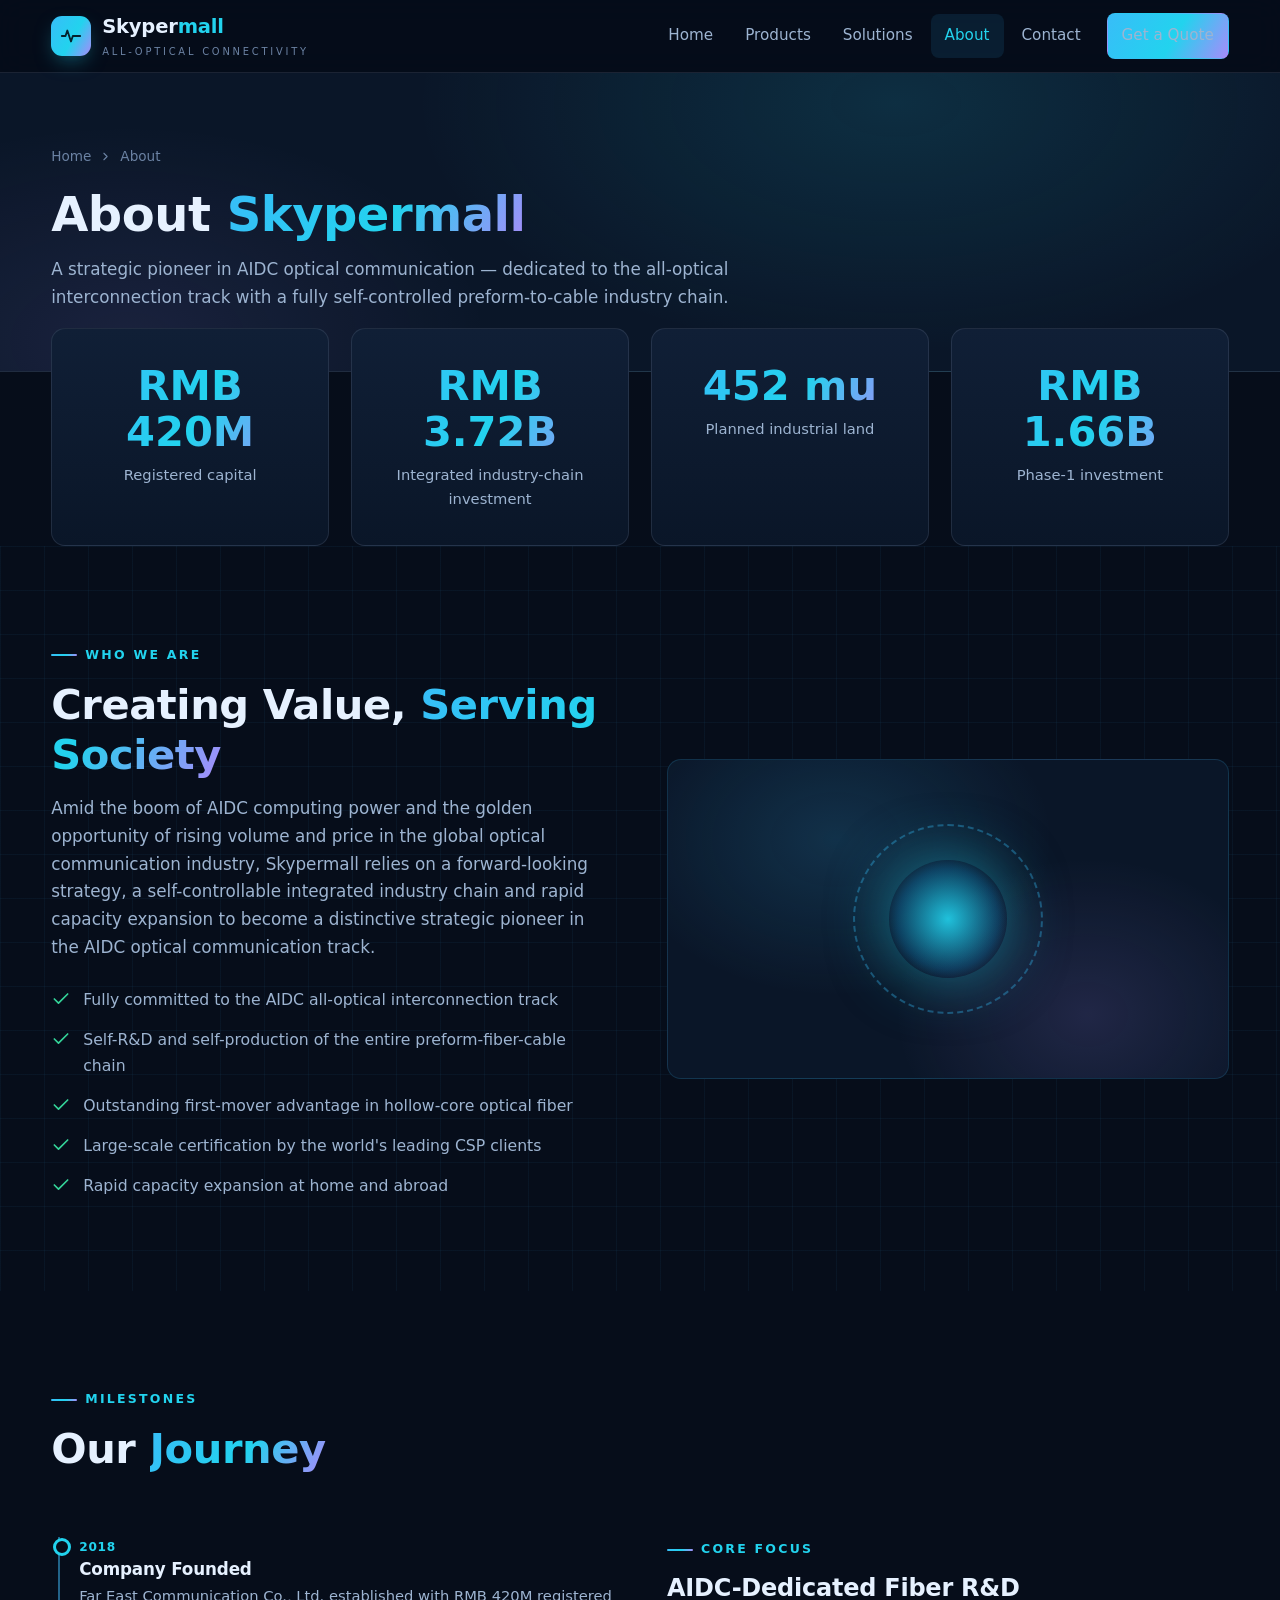
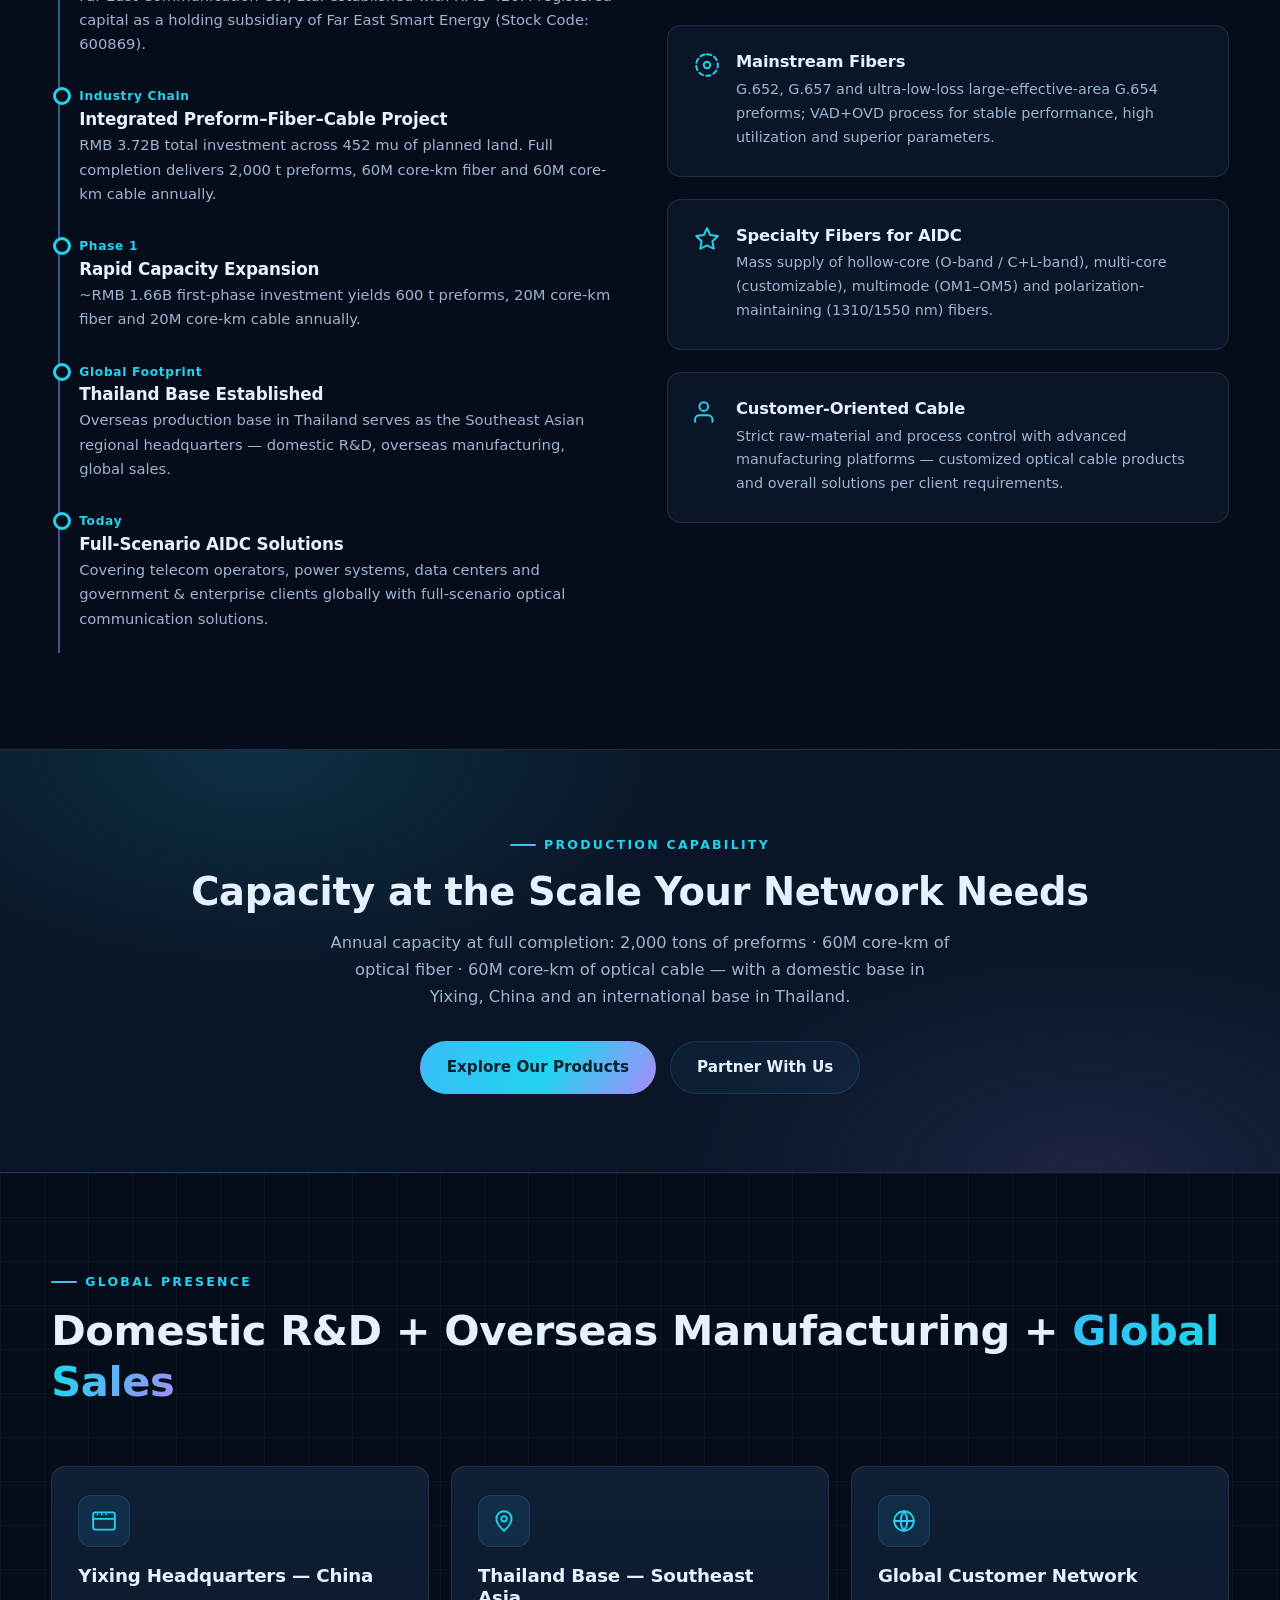
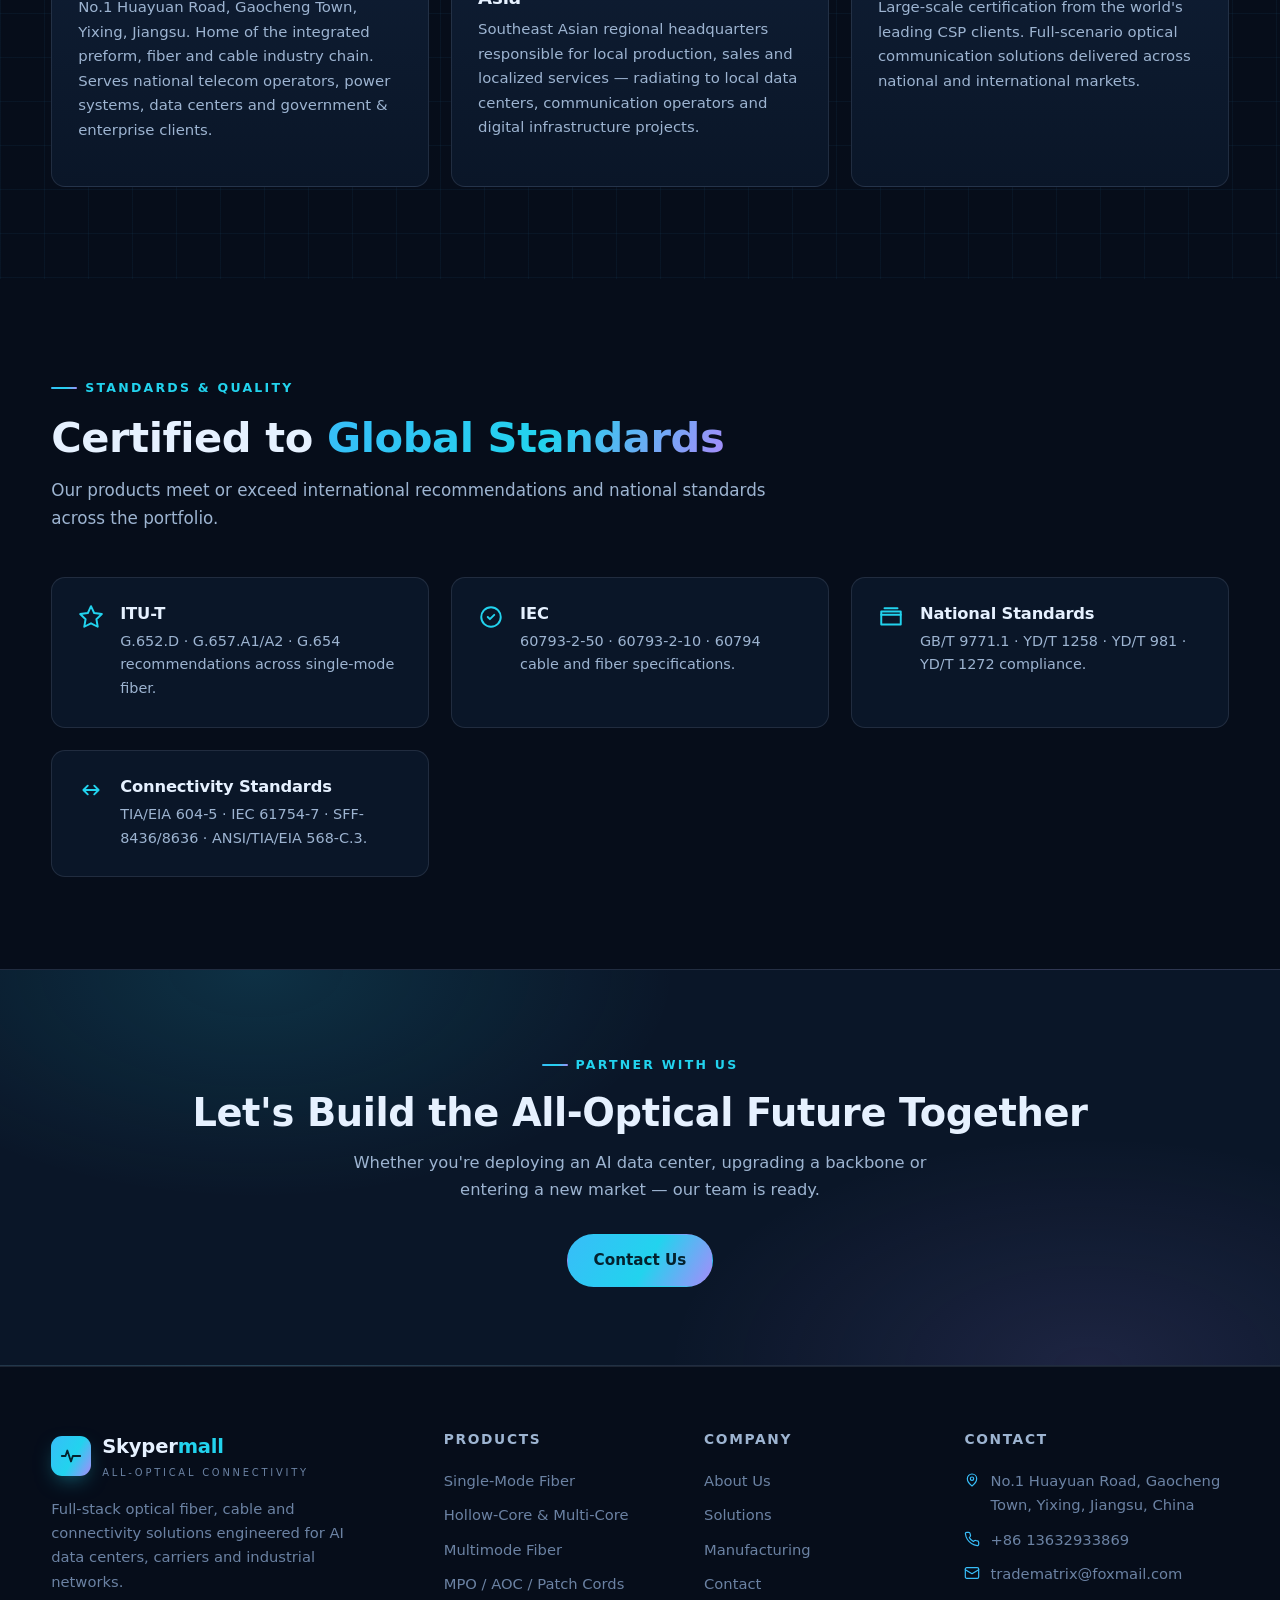
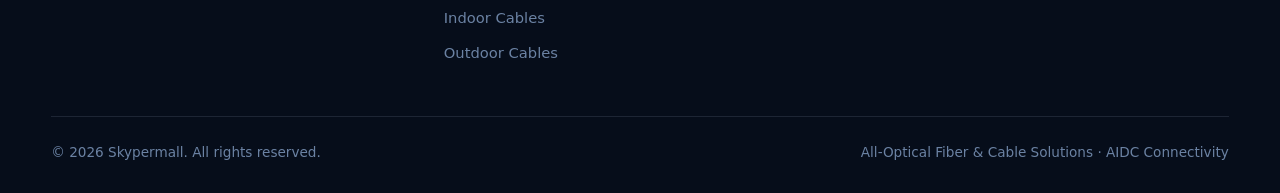
==== commit 4ed84415: "Update contact phone and email" ====
--- a/about.html
+++ b/about.html
@@ -265,8 +265,8 @@
           <h4>Contact</h4>
           <ul class="footer-contact">
             <li><svg viewBox="0 0 24 24" fill="none" stroke="currentColor" stroke-width="1.8" stroke-linecap="round" stroke-linejoin="round"><path d="M12 21s-7-5.6-7-11a7 7 0 0114 0c0 5.4-7 11-7 11z"/><circle cx="12" cy="10" r="2.5"/></svg><span>No.1 Huayuan Road, Gaocheng Town, Yixing, Jiangsu, China</span></li>
-            <li><svg viewBox="0 0 24 24" fill="none" stroke="currentColor" stroke-width="1.8" stroke-linecap="round" stroke-linejoin="round"><path d="M22 16.9v3a2 2 0 01-2.2 2 19.8 19.8 0 01-8.6-3.1 19.5 19.5 0 01-6-6A19.8 19.8 0 012.1 4.2 2 2 0 014.1 2h3a2 2 0 012 1.7c.1.9.3 1.8.6 2.7a2 2 0 01-.5 2.1L8 9.9a16 16 0 006 6l1.4-1.2a2 2 0 012.1-.5c.9.3 1.8.5 2.7.6a2 2 0 011.7 2z"/></svg><span>+86 510-87249608</span></li>
-            <li><svg viewBox="0 0 24 24" fill="none" stroke="currentColor" stroke-width="1.8" stroke-linecap="round" stroke-linejoin="round"><rect x="2" y="4" width="20" height="16" rx="2"/><path d="M22 7l-10 6L2 7"/></svg><span>sales@skypermall.com</span></li>
+            <li><svg viewBox="0 0 24 24" fill="none" stroke="currentColor" stroke-width="1.8" stroke-linecap="round" stroke-linejoin="round"><path d="M22 16.9v3a2 2 0 01-2.2 2 19.8 19.8 0 01-8.6-3.1 19.5 19.5 0 01-6-6A19.8 19.8 0 012.1 4.2 2 2 0 014.1 2h3a2 2 0 012 1.7c.1.9.3 1.8.6 2.7a2 2 0 01-.5 2.1L8 9.9a16 16 0 006 6l1.4-1.2a2 2 0 012.1-.5c.9.3 1.8.5 2.7.6a2 2 0 011.7 2z"/></svg><span>+86 13632933869</span></li>
+            <li><svg viewBox="0 0 24 24" fill="none" stroke="currentColor" stroke-width="1.8" stroke-linecap="round" stroke-linejoin="round"><rect x="2" y="4" width="20" height="16" rx="2"/><path d="M22 7l-10 6L2 7"/></svg><span>tradematrix@foxmail.com</span></li>
           </ul>
         </div>
       </div>
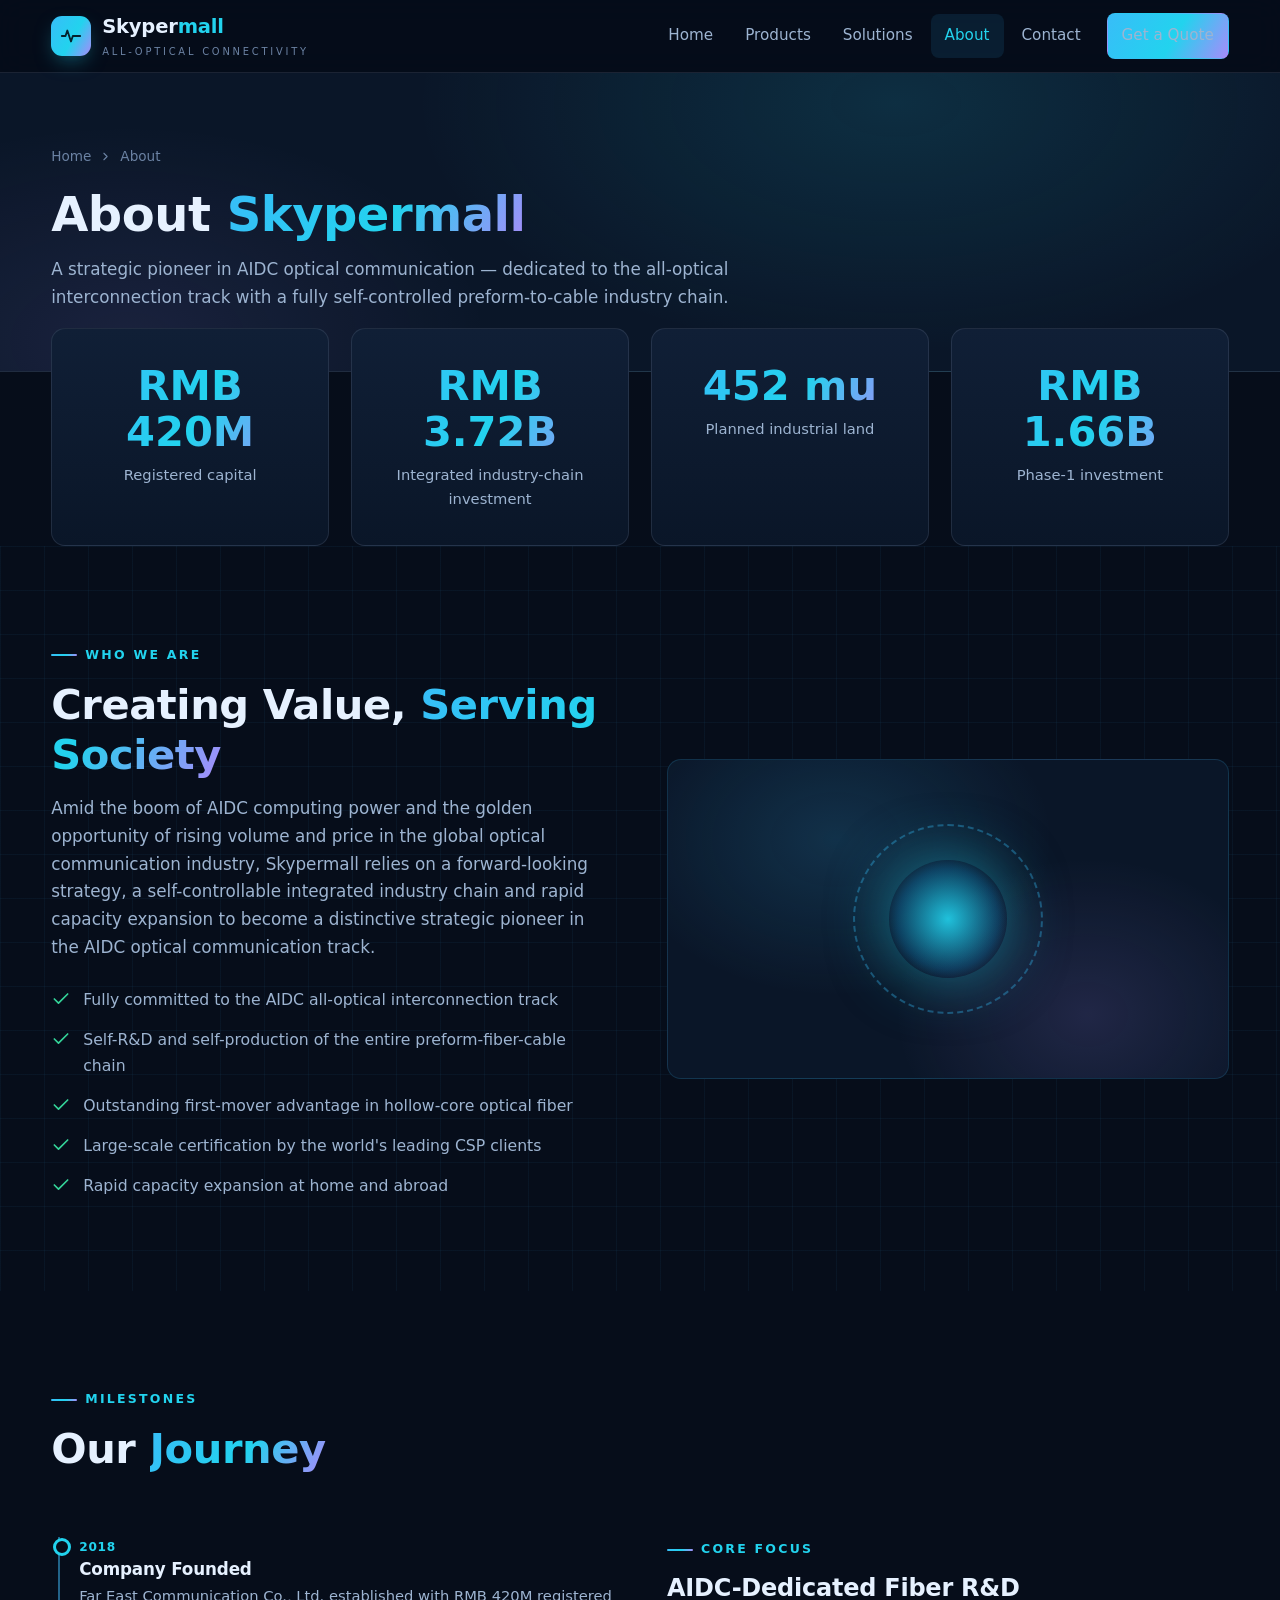
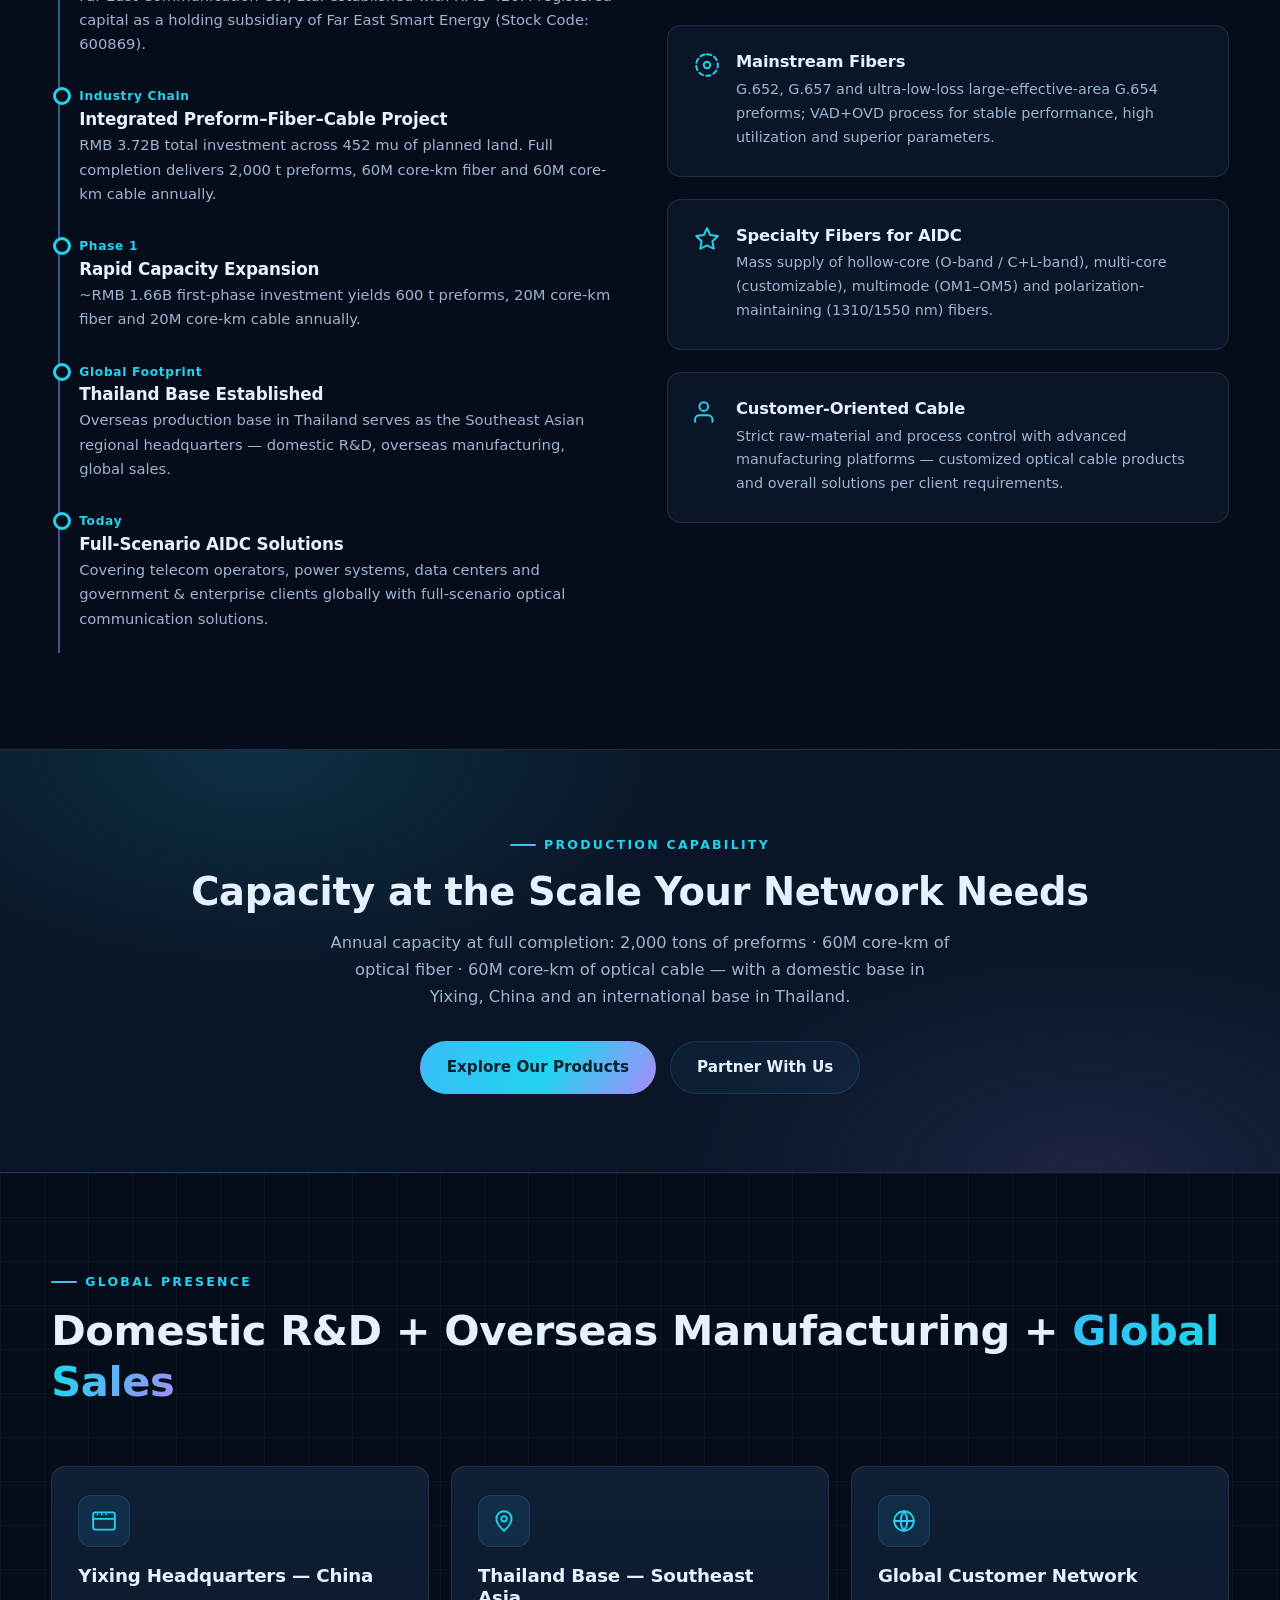
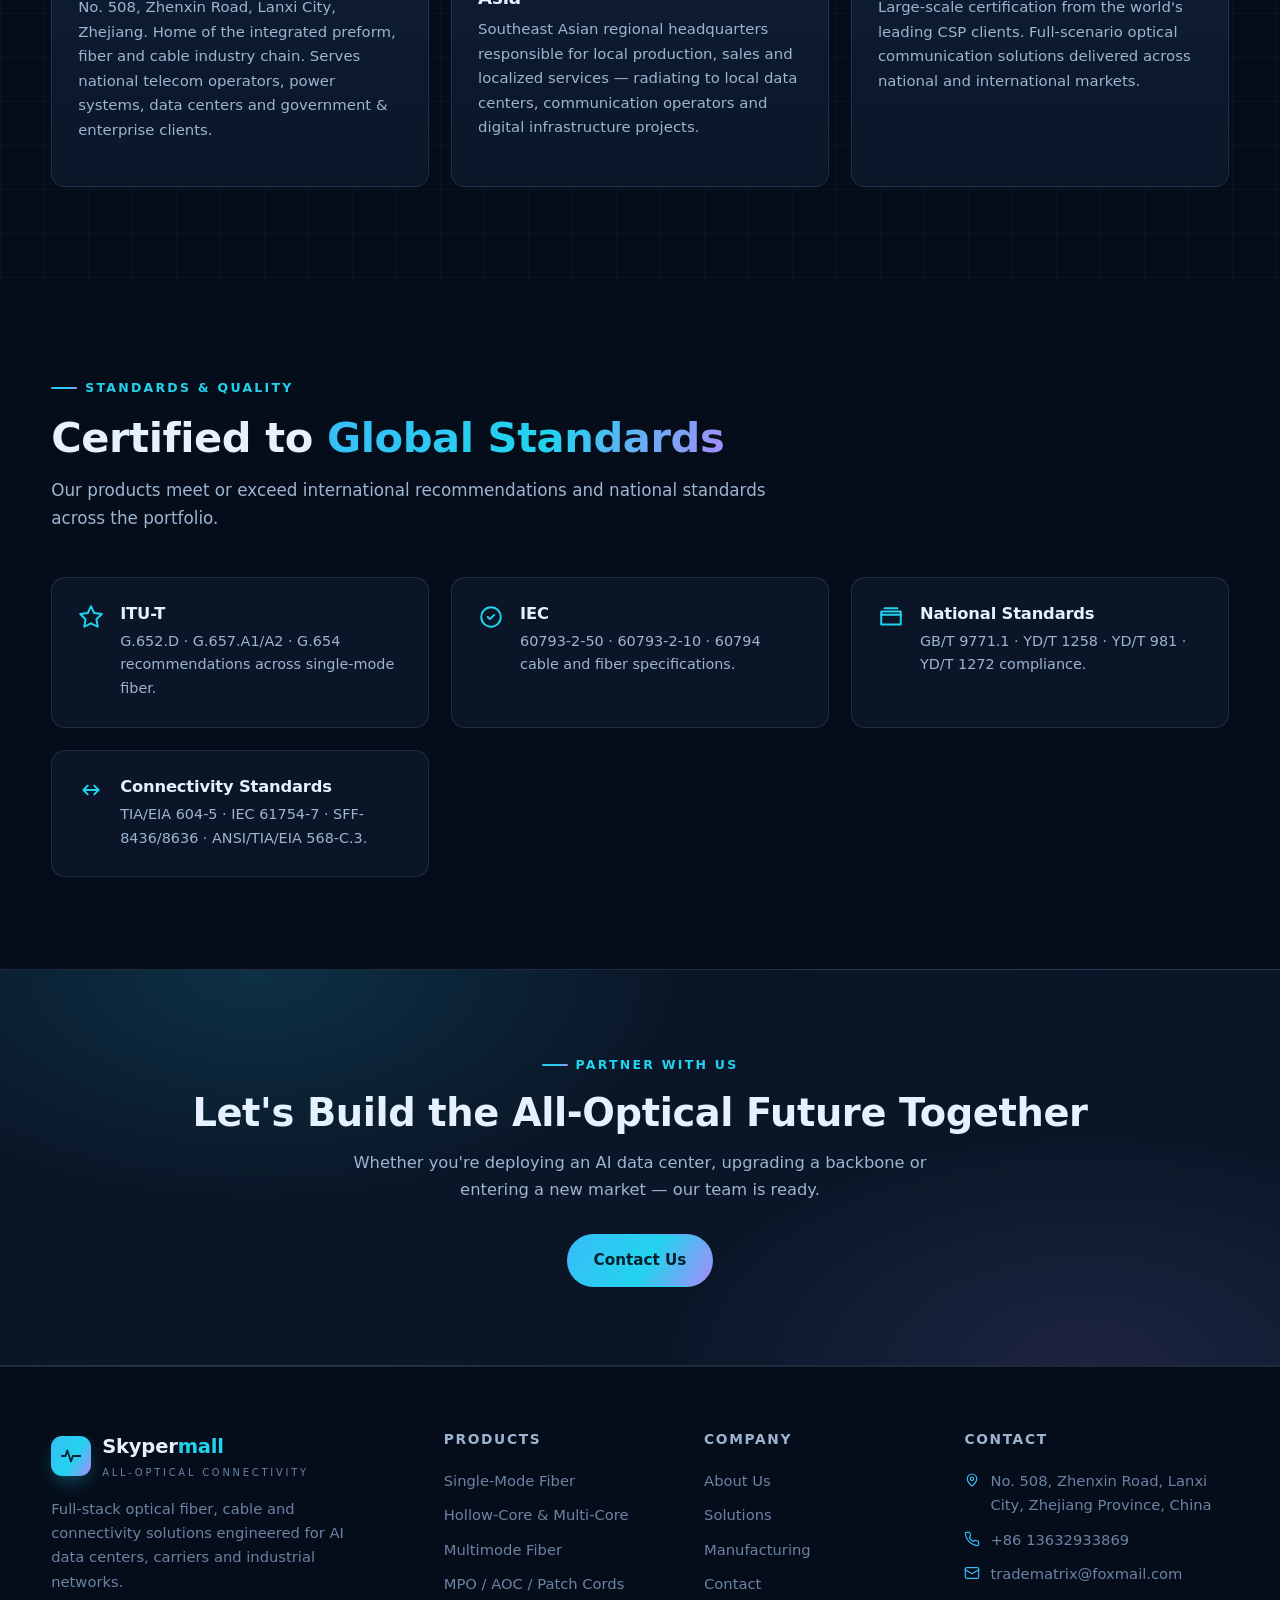
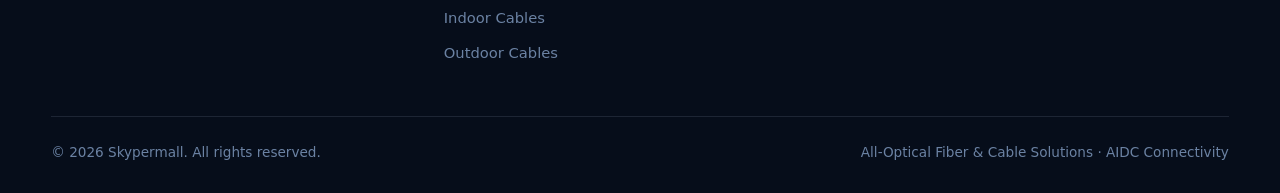
==== commit d5899d08: "Update headquarters address across all pages" ====
--- a/about.html
+++ b/about.html
@@ -175,7 +175,7 @@
         <div class="card reveal">
           <div class="icon"><svg viewBox="0 0 24 24" fill="none" stroke="currentColor" stroke-width="1.7" stroke-linecap="round" stroke-linejoin="round"><rect x="2" y="4" width="20" height="16" rx="2"/><path d="M2 10h20M6 6h.01M10 6h.01M14 6h.01"/></svg></div>
           <h3>Yixing Headquarters — China</h3>
-          <p class="desc">No.1 Huayuan Road, Gaocheng Town, Yixing, Jiangsu. Home of the integrated preform, fiber and cable industry chain. Serves national telecom operators, power systems, data centers and government & enterprise clients.</p>
+          <p class="desc">No. 508, Zhenxin Road, Lanxi City, Zhejiang. Home of the integrated preform, fiber and cable industry chain. Serves national telecom operators, power systems, data centers and government & enterprise clients.</p>
         </div>
         <div class="card reveal">
           <div class="icon"><svg viewBox="0 0 24 24" fill="none" stroke="currentColor" stroke-width="1.7" stroke-linecap="round" stroke-linejoin="round"><path d="M12 21s-7-5.6-7-11a7 7 0 0114 0c0 5.4-7 11-7 11z"/><circle cx="12" cy="10" r="2.5"/></svg></div>
@@ -264,7 +264,7 @@
         <div class="footer-col">
           <h4>Contact</h4>
           <ul class="footer-contact">
-            <li><svg viewBox="0 0 24 24" fill="none" stroke="currentColor" stroke-width="1.8" stroke-linecap="round" stroke-linejoin="round"><path d="M12 21s-7-5.6-7-11a7 7 0 0114 0c0 5.4-7 11-7 11z"/><circle cx="12" cy="10" r="2.5"/></svg><span>No.1 Huayuan Road, Gaocheng Town, Yixing, Jiangsu, China</span></li>
+            <li><svg viewBox="0 0 24 24" fill="none" stroke="currentColor" stroke-width="1.8" stroke-linecap="round" stroke-linejoin="round"><path d="M12 21s-7-5.6-7-11a7 7 0 0114 0c0 5.4-7 11-7 11z"/><circle cx="12" cy="10" r="2.5"/></svg><span>No. 508, Zhenxin Road, Lanxi City, Zhejiang Province, China</span></li>
             <li><svg viewBox="0 0 24 24" fill="none" stroke="currentColor" stroke-width="1.8" stroke-linecap="round" stroke-linejoin="round"><path d="M22 16.9v3a2 2 0 01-2.2 2 19.8 19.8 0 01-8.6-3.1 19.5 19.5 0 01-6-6A19.8 19.8 0 012.1 4.2 2 2 0 014.1 2h3a2 2 0 012 1.7c.1.9.3 1.8.6 2.7a2 2 0 01-.5 2.1L8 9.9a16 16 0 006 6l1.4-1.2a2 2 0 012.1-.5c.9.3 1.8.5 2.7.6a2 2 0 011.7 2z"/></svg><span>+86 13632933869</span></li>
             <li><svg viewBox="0 0 24 24" fill="none" stroke="currentColor" stroke-width="1.8" stroke-linecap="round" stroke-linejoin="round"><rect x="2" y="4" width="20" height="16" rx="2"/><path d="M22 7l-10 6L2 7"/></svg><span>tradematrix@foxmail.com</span></li>
           </ul>
